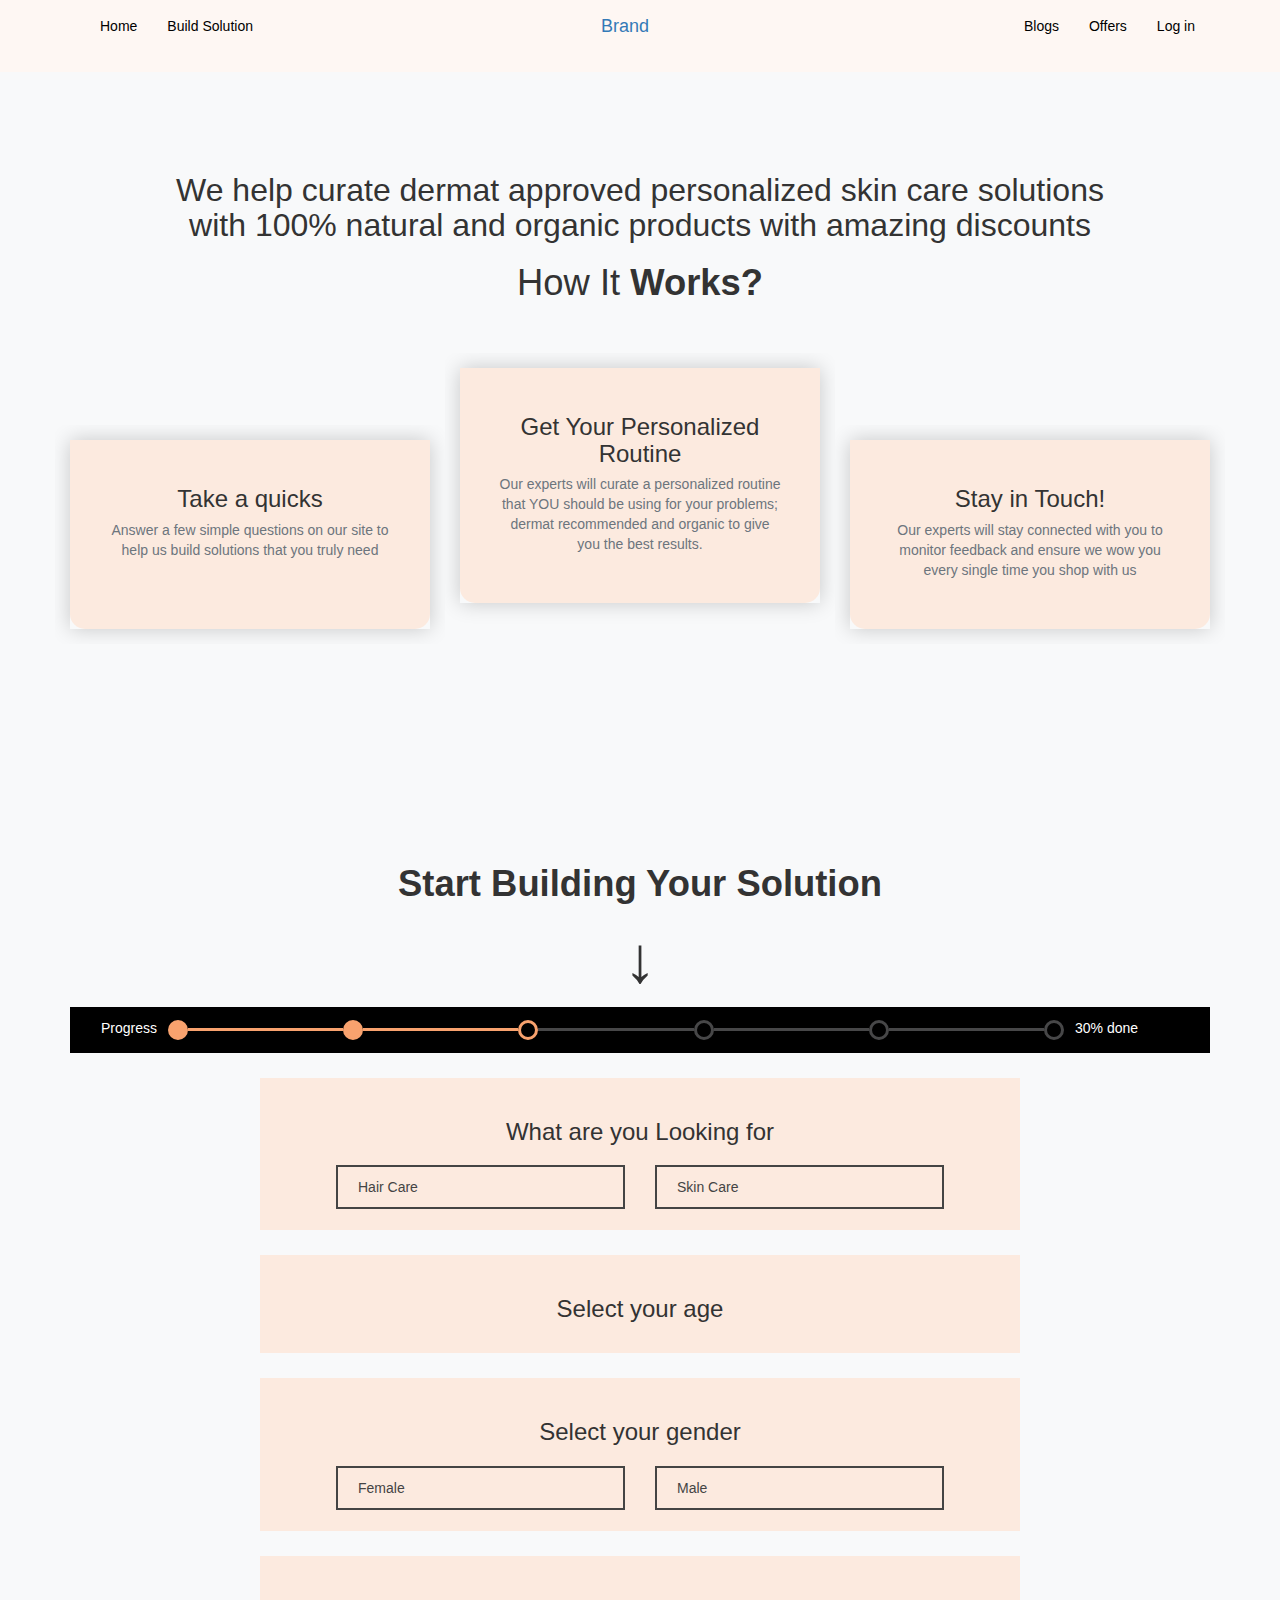
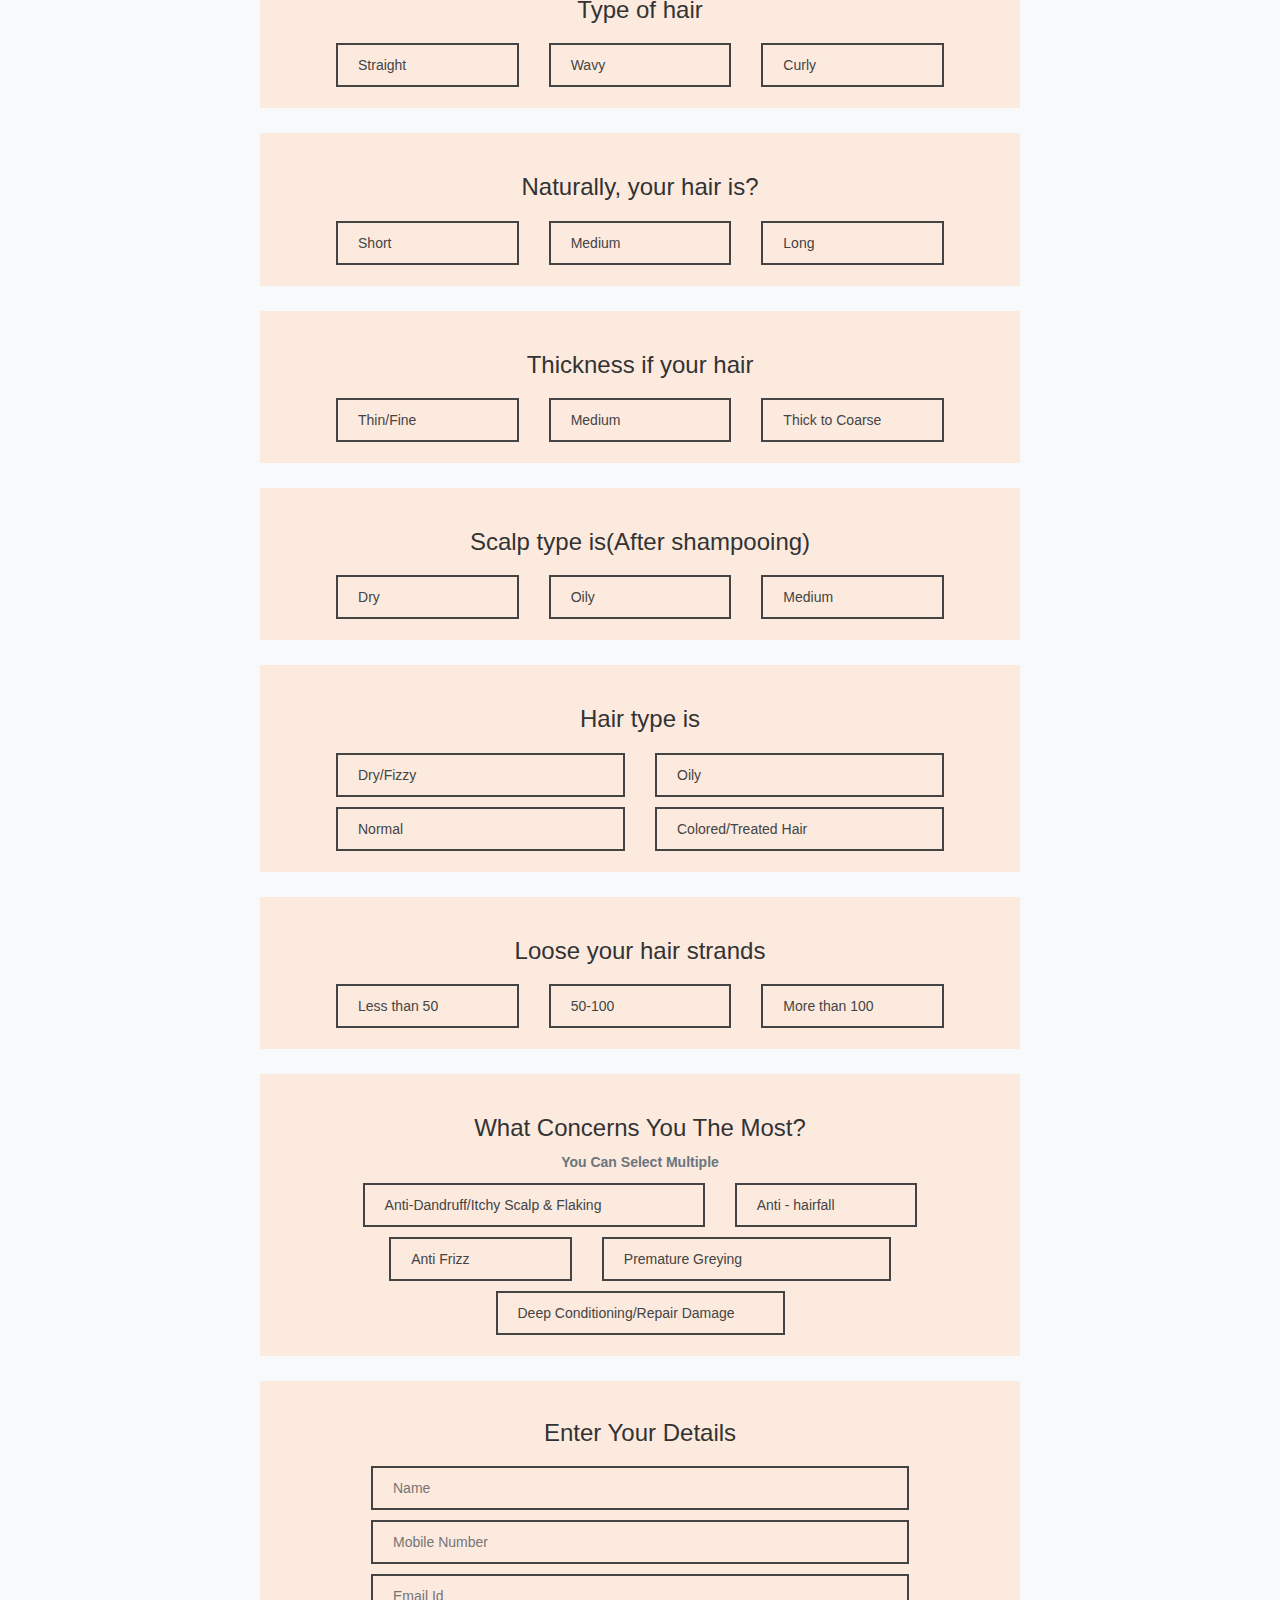
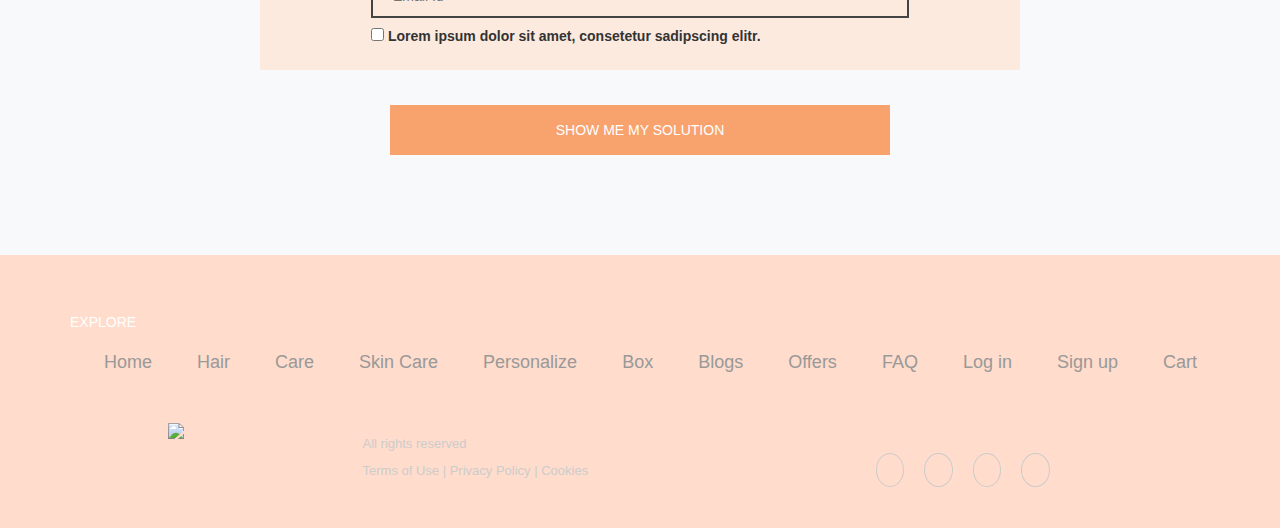
==== buildsolution.html @ f2e6d3e6 "buildsolution" ====
<!DOCTYPE html>
<html>
<head>
	<title>Organicks</title>

	<link rel="stylesheet" type="text/css" href="https://maxcdn.bootstrapcdn.com/bootstrap/3.3.5/css/bootstrap.min.css">
	<link rel="stylesheet" type="text/css" href="style.css">
		<link rel="stylesheet" type="text/css" href="https://cdnjs.cloudflare.com/ajax/libs/OwlCarousel2/2.2.1/assets/owl.carousel.min.css">
<!-- Font Awesome Icon Library -->
<link rel="stylesheet" href="https://cdnjs.cloudflare.com/ajax/libs/font-awesome/4.7.0/css/font-awesome.min.css">
<link rel="preconnect" href="https://fonts.gstatic.com">
<link href="https://fonts.googleapis.com/css2?family=Italianno&display=swap" rel="stylesheet">
<link rel="stylesheet" href="https://use.fontawesome.com/releases/v5.2.0/css/all.css" integrity="sha384-hWVjflwFxL6sNzntih27bfxkr27PmbbK/iSvJ+a4+0owXq79v+lsFkW54bOGbiDQ" crossorigin="anonymous">

<style>
.checked {
  color: orange;
}
.card-body{
padding: 39px;
text-align: center;
}
</style>
</head>
<body>
<nav class="navbar" role="navigation">
 <div class="container">
    <!-- Brand and toggle get grouped for better mobile display -->
    <div class="navbar-header">
      <div type="div" class="navbar-toggle" data-toggle="collapse" data-target="#navbar-collapse-1">
        <span class="sr-only">Toggle navigation</span>
        <span class="icon-bar"></span>
        <span class="icon-bar"></span>
        <span class="icon-bar"></span>
      </div>
      
    </div>
    <a class="navbar-brand" href="#">Brand</a>
    <!-- Collect the nav links, forms, and other content for toggling -->
    <div class="collapse navbar-collapse" id="navbar-collapse-1">
     
      <ul class="nav navbar-nav navbar-left">
          <li><a href="index.html">Home</a></li>
        <li><a href="buildsolution.html">Build Solution</a></li>
      </ul>
      <ul class="nav navbar-nav navbar-right">
        <li><a href="#">Blogs</a></li>
        <li><a href="#">Offers</a></li>
        <li><a href="#">Log in</a></li>
       
      </ul>
    </div><!-- /.navbar-collapse -->
</div><!-- /.navbar-container -->
</nav>


    <section class="our-blog">
        <div class="container">
          <h3 class="mb-4 mt-2 display-4 font-weight-bold" style="margin: 1px 74px;font-size: xx-large; text-align: center;">
            We help curate dermat approved personalized skin care solutions
with 100% natural and organic products with amazing discounts</h3>
            <div class="text-center">
                <h2>How It <span>Works?</span></h2>
                
            </div>
            <div class="row mt-5">
                    <div class="col" style="    margin-top: 72px;">
                        <div class="card" style="    height: 100%;">
                           
 <div class="card-body" style="padding: 39px;text-align: center;background-color: #fceadf;">
                                <h5 class="card-title">
                                   Take a quicks
                                </h5>
                               
                                <p class="card-text">
                                    Answer a few simple questions
on our site to help us build
solutions that you truly need
                                </p>
                            </div>
                        </div>
                    </div>

                    <div class="col">
                        <div class="card">
                           
 <div class="card-body" style="padding: 39px;text-align: center;background-color: #fceadf;">
                                <h5 class="card-title">
                                   Get Your
Personalized
Routine
                                </h5>
                               
                                <p class="card-text">
                                   Our experts will curate a
personalized routine that YOU
should be using for your
problems; dermat
recommended and organic to
give you the best results.
                                </p>
                            </div>
                        </div>
                    </div>

                     <div class="col" style="    margin-top: 72px;">
                        <div class="card" style="    height: 100%;">
                           
 <div class="card-body" style="padding: 39px;text-align: center;background-color: #fceadf;">
                                <h5 class="card-title">
Stay in
Touch!
                                </h5>
                               
                                <p class="card-text">
                                  Our experts will stay connected
with you to monitor feedback
and ensure we wow you every
single time you shop with us
                                </p>
                            </div>
                        </div>
                    </div>
                </div>
            </div>
        </section>


 <section class="our-blog">
        <div class="container">
            <div class="text-center">
                <h2><span>Start Building Your Solution</h2>
                  <span style='font-size:65px;'>&#8595;</span>

</div>
<div class="bar">
  <p>Progress</p>
   <ul class="progress-bar">
      <li class="completed">
        <span class="" style="border-color: #f8a26e;background-color:#f8a26e " ></span>
      </li>
      <li class="completed">
        <span class=""style="border-color: #f8a26e;background-color:#f8a26e "></span>
      </li>
      <li>
        <span class="current"style="border-color: #f8a26e;"></span>
      </li>
      <li>
        <span></span>
      </li>
      <li>
        <span></span>
      </li>
      <li>
        <span></span>
      </li>
    </ul>
    <p>30% done</p>
</div>
<div class="filterform">
  <div class="text-center">
   <h3><span>What are you Looking for</h3>
</div>
<div class="row">
<div class="col-md-6">
  <div class="mybutn">Hair Care
</div>
</div>
  <div class="col-md-6">
   <div class="mybutn">Skin Care
</div>
</div>
</div>
</div>
<div class="filterform">
  <div class="text-center">
   <h3><span>Select your age</h3>
</div>
</div>
<div class="filterform">
  <div class="text-center">
   <h3><span>Select your gender</h3>
</div>
<div class="row">
<div class="col-md-6">
  <div class="mybutn">Female</div>
</div>
  <div class="col-md-6">
   <div class="mybutn">Male</div>
</div>
</div>
</div>
<div class="filterform">
  <div class="text-center">
   <h3><span>Type of hair</h3>
</div>
<div class="row">
<div class="col-md-4">
  <div class="mybutn">Straight</div>
</div>
  <div class="col-md-4">
   <div class="mybutn">Wavy</div>
</div>
 <div class="col-md-4">
   <div class="mybutn">Curly</div>
</div>
</div>
</div>
<div class="filterform">
  <div class="text-center">
   <h3><span>Naturally, your hair is?</h3>
</div>
<div class="row">
<div class="col-md-4">
  <div class="mybutn">Short
</div>
</div>
  <div class="col-md-4">
   <div class="mybutn">Medium</div>
</div>
 <div class="col-md-4">
   <div class="mybutn">Long</div>
</div>
</div>
</div>
<div class="filterform">
  <div class="text-center">
   <h3><span>Thickness if your hair</h3>
</div>
<div class="row">
<div class="col-md-4">
  <div class="mybutn">Thin/Fine
</div>
</div>
  <div class="col-md-4">
   <div class="mybutn">Medium</div>
</div>
 <div class="col-md-4">
   <div class="mybutn">Thick to
Coarse</div>
</div>
</div>
</div>
<div class="filterform">
  <div class="text-center">
   <h3><span>Scalp type is(After shampooing)</h3>
</div>
<div class="row">
<div class="col-md-4">
  <div class="mybutn">Dry</div>
</div>
  <div class="col-md-4">
   <div class="mybutn">Oily</div>
</div>
 <div class="col-md-4">
   <div class="mybutn">Medium</div>
</div>

</div>
</div>
<div class="filterform">
  <div class="text-center">
   <h3><span>Hair type is</h3>
</div>
<div class="row">
<div class="col-md-6">
  <div class="mybutn">Dry/Fizzy
</div>
</div>
  <div class="col-md-6">
   <div class="mybutn">Oily</div>
</div>
 <div class="col-md-6">
   <div class="mybutn">Normal</div>
</div>
 <div class="col-md-6">
   <div class="mybutn">Colored/Treated Hair
</div>
</div>
</div>
</div>
<div class="filterform">
  <div class="text-center">
   <h3><span>Loose your hair strands</h3>
</div>
<div class="row">
<div class="col-md-4">
  <div class="mybutn">Less than 50
</div>
</div>
  <div class="col-md-4">
   <div class="mybutn">50-100
</div>
</div>
 <div class="col-md-4">
   <div class="mybutn">More than 100
</div>
</div>
</div>
</div>
<div class="filterform">
  <div class="text-center">
   <h3><span>What Concerns You The Most?</span></h3>
   <p>You Can Select Multiple</p>
</div>
<div class="row">
<div class="col-md-7">
  <div class="mybutn">Anti-Dandruff/Itchy Scalp & Flaking
</div>
</div>
  <div class="col-md-4">
   <div class="mybutn">Anti - hairfall
</div>
</div>
 <div class="col-md-4">
   <div class="mybutn">Anti Frizz
</div>
</div>
 <div class="col-md-6">
   <div class="mybutn">Premature Greying
</div>
</div>
 <div class="col-md-6">
   <div class="mybutn">Deep Conditioning/Repair Damage

</div>
</div>
</div>
</div>
<div class="filterform" style="padding: 19px 111px;">
  <div class="text-center">
   <h3><span>Enter Your Details</h3>
</div>
<form class="filter-form">
  <input type="text" name="name" placeholder="Name">
  <input type="text" name="phone" placeholder="Mobile Number">
  <input type="email" name="email" placeholder="Email Id">
  <input type="checkbox" name="sub" style="width: auto;">
 <label>Lorem ipsum dolor sit amet, consetetur sadipscing elitr.</label> 
</form>
</div>
 <div class="text-center">
<button class="mybtn">SHOW ME MY SOLUTION</button>
</div>
</div>
</section>














<footer class="footer">

<div class="container">
  <h5 class="headin5_amrc col_white_amrc pt2">EXPLORE</h5>
<ul class="foote_bottom_ul_amrc">      
<li><a href="">Home</a></li>
<li><a href="">Hair</a></li>
<li><a href="">Care</a></li>
<li><a href="">Skin Care</a></li>
<li><a href="">Personalize</a></li>
<li><a href="">Box</a></li>
<li><a href="">Blogs</a></li>
<li><a href="">Offers</a></li>
<li><a href="">FAQ</a></li>
<li><a href="">Log in</a></li>
<li><a href="">Sign up</a></li>
<li><a href="">Cart</a></li>
</ul>
</div>


<div class="container" style="margin-top: 34px;">
  <div class="row">
    <div class="col-md-2">
    <img src="http://placehold.it/350x150/feb371/" style="width: 100%;">
    </div>
    <div class="col">
     <p>All rights reserved</p>
     <p><span>Terms of Use | Privacy Policy | Cookies</span></p>
    </div>
    <div class="col col-lg-2">
     <ul class="social_footer_ul">
<li><a href="http://webenlance.com"><i class="fab fa-facebook-f"></i></a></li>
<li><a href="http://webenlance.com"><i class="fab fa-twitter"></i></a></li>
<li><a href="http://webenlance.com"><i class="fab fa-linkedin"></i></a></li>
<li><a href="http://webenlance.com"><i class="fab fa-instagram"></i></a></li>
</ul>
    </div>
  </div>
</div>
</footer>
<script type="text/javascript" src="https://cdnjs.cloudflare.com/ajax/libs/jquery/3.2.1/jquery.min.js"></script>

<script type="text/javascript" src="https://cdnjs.cloudflare.com/ajax/libs/OwlCarousel2/2.2.1/owl.carousel.min.js"></script>
<script type="text/javascript" src="script.js"></script>
</body>
</html>
---- style.css ----
.navbar-brand
{
    position: absolute;
    width: 100%;
    left: 0;
    top: 0;
    text-align: center;
    margin: auto;
}
body{
	background-color: #fef7f3;
}
.navbar-nav>li>a {
  
	color: black;
	font-family: unset;
}
.jumbotron {
	background-color: #fef7f3;

}
.head img{
	border-radius: 50%;
	    width: 80px;
    height: 80px;
    margin-left: 88px;
}
/* Value Slider */
.values-slider .value{
	box-sizing: border-box;
	/*background: #fff;*/
	background-size: 100%;
	text-align: center;
	margin: 0 auto;
	padding: 45px;
	color: #666;
	max-width: 350px;
	min-height: 230px;
}

.values-slider .value .head {}

.values-slider .value .head h3{
	display: inline-block;
	font: bold 24px 'open sans';
	position: relative;
	top: -20px;
}

.values-slider .value .head .line{
	display: inline-block;
	width: 40px;
	height: 1px;
	background: #eacfb1;
	margin: 0 15px;
	position: relative;
	top: -25px;
}

.values-slider .value .head .value-icon{
	display: inline-block;
	width: 55px;
	height: auto;
}

.values-slider .value .head .value-icon svg{
	width: 100%;
	height: auto;
}

.values-slider .value .value-text{
	font: 12px quicksand;
	line-height: 20px;
	margin-top: 10px;
}

.values-slider .owl-item .item {
	filter: blur(3px);
	transform: scale(.75);
	transition: all .5s;
}

.values-slider .owl-item.active.center .item{
	 background-image: url('circle.png');
	     background-position: center;
    background-size: cover;
	filter: blur(0);
	transform: scale(1);
	transition: all .5s;
}

.values-slider .owl-nav {
	position: absolute;
	top: 35%;
	width: 100%;
}


.values-slider .owl-nav .owl-prev {
	float: left;
}

.values-slider .owl-nav .owl-prev span, .values-slider .owl-nav .owl-next span{
	color: #666;
	font-size: 48px;
	border-radius: 100%;
	width: 65px;
	height: 65px;
	line-height: 65px;
	text-align: center;
}

.values-slider .owl-nav .owl-next {
	float: right;
}
.mt-5{
    margin-top: 5rem;
}

.our-blog{
    background-color: #f8f9fa;
    padding: 100px 0;
}

.container{
 /*  max-width: 960px;*/
    margin: 0 auto;
}
.fonting{
	font-family: 'Italianno', cursive;
	font-size: 50px;
	color: #3fd83f;
}
.row{
    display: flex;
    justify-content: center;
    flex-wrap: wrap;
}

.text-center{
    text-align: center;

    /*font-size: 28px;*/
}

.text-center h2{
    font-weight: 500;
    font-size: 2.6em;
}

.text-center h2 span{
    font-weight: 800;
}

.text-center p{
    max-width: 500px;
    margin: 0 auto;
    color: #6c757d;
    line-height: 1.5;
    font-size: 1em;
        font-weight: bold;
}

.col{
    width: 33.3333333%;
    overflow: hidden;
    padding: 15px;
}
.card-deck .card{
	    border: 2px solid;
    border-color: #f9ba94;
        height: fit-content;
}
.mt-1{
	margin-top: 40px;
}
.col .card{
	   
    width: 100%;
    height: 90%;
    box-shadow: 0px 0px 20px rgba(0,0,0,0.2);
    transition: transform 0.3s ease;
}

.col img{
    width: 100%;
    height: auto;
    border: 0;
}

.col .card-body{
    height: 100%;

    padding: 0 15px 15px 15px;
    background-color: #fff;
    border-bottom-left-radius: 15px;
    border-bottom-right-radius: 15px;
}

.card-body h5{
    font-size: 24px;
    margin: 7px 0;
    background-image: #fceadf;
}

.card:hover{
    transform: translateY(-10px);
    transition: transform 0.3s ease;
}

.card p{
    color: #6c757d;
}

.card-body .date-author span{
    color: #e74c3c;
}

.card-body h5 a{
    color: #222;
}

@media(min-width: 577px) and (max-width: 768px){
    .col{
        width: 50%;
    }
}

@media(max-width: 576px){
    .col{
        width: 100%;
    }
}
.card-deck {
  margin: 0 -15px;
  justify-content: space-between;
}

.card-deck .card {
  margin: 0 0 1rem;
}

@media (min-width: 576px) and (max-width: 767.98px) {
  .card-deck .card {
    -ms-flex: 0 0 48.7%;
    flex: 0 0 48.7%;
  }
}

@media (min-width: 768px) and (max-width: 991.98px) {
  .card-deck .card {
    -ms-flex: 0 0 32%;
    flex: 0 0 32%;
  }
}

@media (min-width: 992px)
{
  .card-deck .card {
    -ms-flex: 0 0 24%;
    flex: 0 0 24%;
  }
}

.flexbox-imgs {
  display: -webkit-box;  /* iOS 6-, Safari 3.1-6, BB7 */
  display: -ms-flexbox;  /* IE 10 */
  display: -webkit-flex; /* Safari 6.1+. iOS 7.1+, BB10 */
  display: flex;         /*Firefox, Chrome, Opera */
  
    flex-wrap: wrap;
    justify-content: center;
    align-items: center;
    flex-direction: row;
}
.flexbox-imgs img {
      justify-content: center;
       max-height: 200px;
    max-width: 205px;
    margin: 5px 12px;
    -webkit-filter: grayscale(100%);
    filter: grayscale(100%);
    opacity: .65;
    transition: all .3s;
 
}
.flexbox-imgs img:hover {
	opacity: 1;
    -webkit-filter: grayscale(0%);
    filter: grayscale(0%);
}

@media screen and (max-width: 800px) {
    .flexbox-imgs img {
      max-width: 125px;
      max-height: 88px;
      margin: 5px 8px;
  }
}

@media screen and (max-width: 560px) {
  .flexbox-imgs img {
      max-width: 85px;
      max-height: 60px;
      margin: 3px 5px;
  }
}
button {
  background: #fff;
  color: #444;
  border: 0;
  padding: 1rem 2rem;
  display: inline-block;
  margin-top: 1rem;
}

@media (min-width: 700px) {
  .hero-button {
    margin-top: 2rem;
  }
}

.hero-image {
  order: -1;
  justify-items: center;
}

@media (min-width: 800px) {
  .hero-image {
    order: initial;
  }
}

.hero-image img {
  width: 100%;
}

.hero-form {
  margin-top: 1rem;
}

@media (min-width: 700px) {
  .hero-form {
    margin-top: 2rem;
  }
}

.hero-form-input {
  display: grid;
  grid-template-columns: 1fr;
}

@media (min-width: 400px) {
  .hero-form-input {
    display: grid;
    grid-template-columns: 1fr auto;
  }
}

.hero-email-input {
  padding: 1rem;
  box-sizing: border-box;
}

.hero-form-submit {
  background-color: #f50057;
  color: #fff;
  border: none;
  padding: 1rem 2rem;
  margin-top: 0.5rem;
}

@media (min-width: 400px) {
  .hero-form-submit {
    margin-top: 0;
  }
}
.col_white_amrc { color:#FFF;}
footer { width:100%; background-color:#ffdccb; min-height:250px; padding:10px 0px 25px 0px ;}
.pt2 { padding-top:40px ; margin-bottom:20px ;}
footer p { font-size:13px; color:#CCC; padding-bottom:0px; margin-bottom:8px;}
.mb10 { padding-bottom:15px ;}
.footer_ul_amrc { margin:0px ; list-style-type:none ; font-size:14px; padding:0px 0px 10px 0px ; }
.footer_ul_amrc li {padding:0px 0px 5px 0px;}
.footer_ul_amrc li a{ color:#CCC;}
.footer_ul_amrc li a:hover{ color:#fff; text-decoration:none;}
.fleft { float:left;}
.padding-right { padding-right:10px; }

.footer_ul2_amrc {margin:0px; list-style-type:none; padding:0px;}
.footer_ul2_amrc li p { display:table; }
.footer_ul2_amrc li a:hover { text-decoration:none;}
.footer_ul2_amrc li i { margin-top:5px;}

.bottom_border { border-bottom:1px solid #323f45; padding-bottom:20px;}
.foote_bottom_ul_amrc {
	list-style-type:none;
	padding:0px;
	display:table;
	margin-top: 10px;
	margin-right: auto;
	margin-bottom: 10px;
	margin-left: auto;
}
.foote_bottom_ul_amrc li { display:inline;}
.foote_bottom_ul_amrc li a { color:#999; margin:0 12px;}

.social_footer_ul { display:table; margin:15px auto 0 auto; list-style-type:none;  }
.social_footer_ul li { padding-left:20px; padding-top:10px; float:left; }
.social_footer_ul li a { color:#CCC; border:1px solid #CCC; padding:8px;border-radius:50%;}
.social_footer_ul li i {  width:20px; height:20px; text-align:center;}

.foote_bottom_ul_amrc li{
	    padding-left: 21px;
    font-size: 18px;
}


.progress-bar {
  width: 80%;
}
.bar ul {
  /* remove default ul styling */
  margin: 0;
  padding: 0;
  list-style-type: none;
  display: flex;
  align-items: center;
}
.bar li {
  display: flex;
  width: 100%;
  align-items: center;
}
.bar li span {
  display: flex;
  justify-content: center;
  align-items: center;
  height: 20px;
  width: 20px;
  border-radius: 50%;
  /* Every span needs a border so things align */
  border: 3px solid #474748;
  /*background-color: #474748;*/
  color: white;
}
.bar li:after {
  background-color: #474748;
  content: '';
  height: 3px;
  flex-grow: 1;
}
.bar li:last-child {
  /*  This prevents the last li from adding space to the right of the span  */
  width: auto;
}
.bar li:last-child:after {
  display: none;
}
.bar li.completed:after {
  background-color: #f8a26e;
}
.completed span{
  border-color: #f8a26e;
  /* background-color: #fff;
  background-color: #f8a26e;*/
}
.current {
  border-color: #f8a26e;
 /* background-color: #fff;*/
  color: #f8a26e;
}

.bar{
  background-color: black;
      height: 46px;
      display: flex;
      color: white;
          font-family: unset;
          padding-left: 20px;

}
.bar p{
     padding: 11px;
}
.progress-bar {
background-color: transparent;
}

.filterform{
    background-color: #fceadf;
    margin: 25px 190px;
    /* height: 140px; */
    padding: 21px 76px;

}

.mybutn{
  background: transparent;
    color: #444;
    border: 2px solid;
    padding: 1rem 2rem;
    display: inline-block;
    margin-top: 1rem;
    width: 100%;
}    

.filter-form input{
     background: transparent;
    color: #444;
    border: 2px solid;
    padding: 1rem 2rem;
    display: inline-block;
    margin-top: 1rem;
    width: 100%;
}
.filter-form input['checkbox']{
}
.mybtn{
  background-color: #f8a26e;
  color: white;
      width: 500px;
    height: 50px;
}
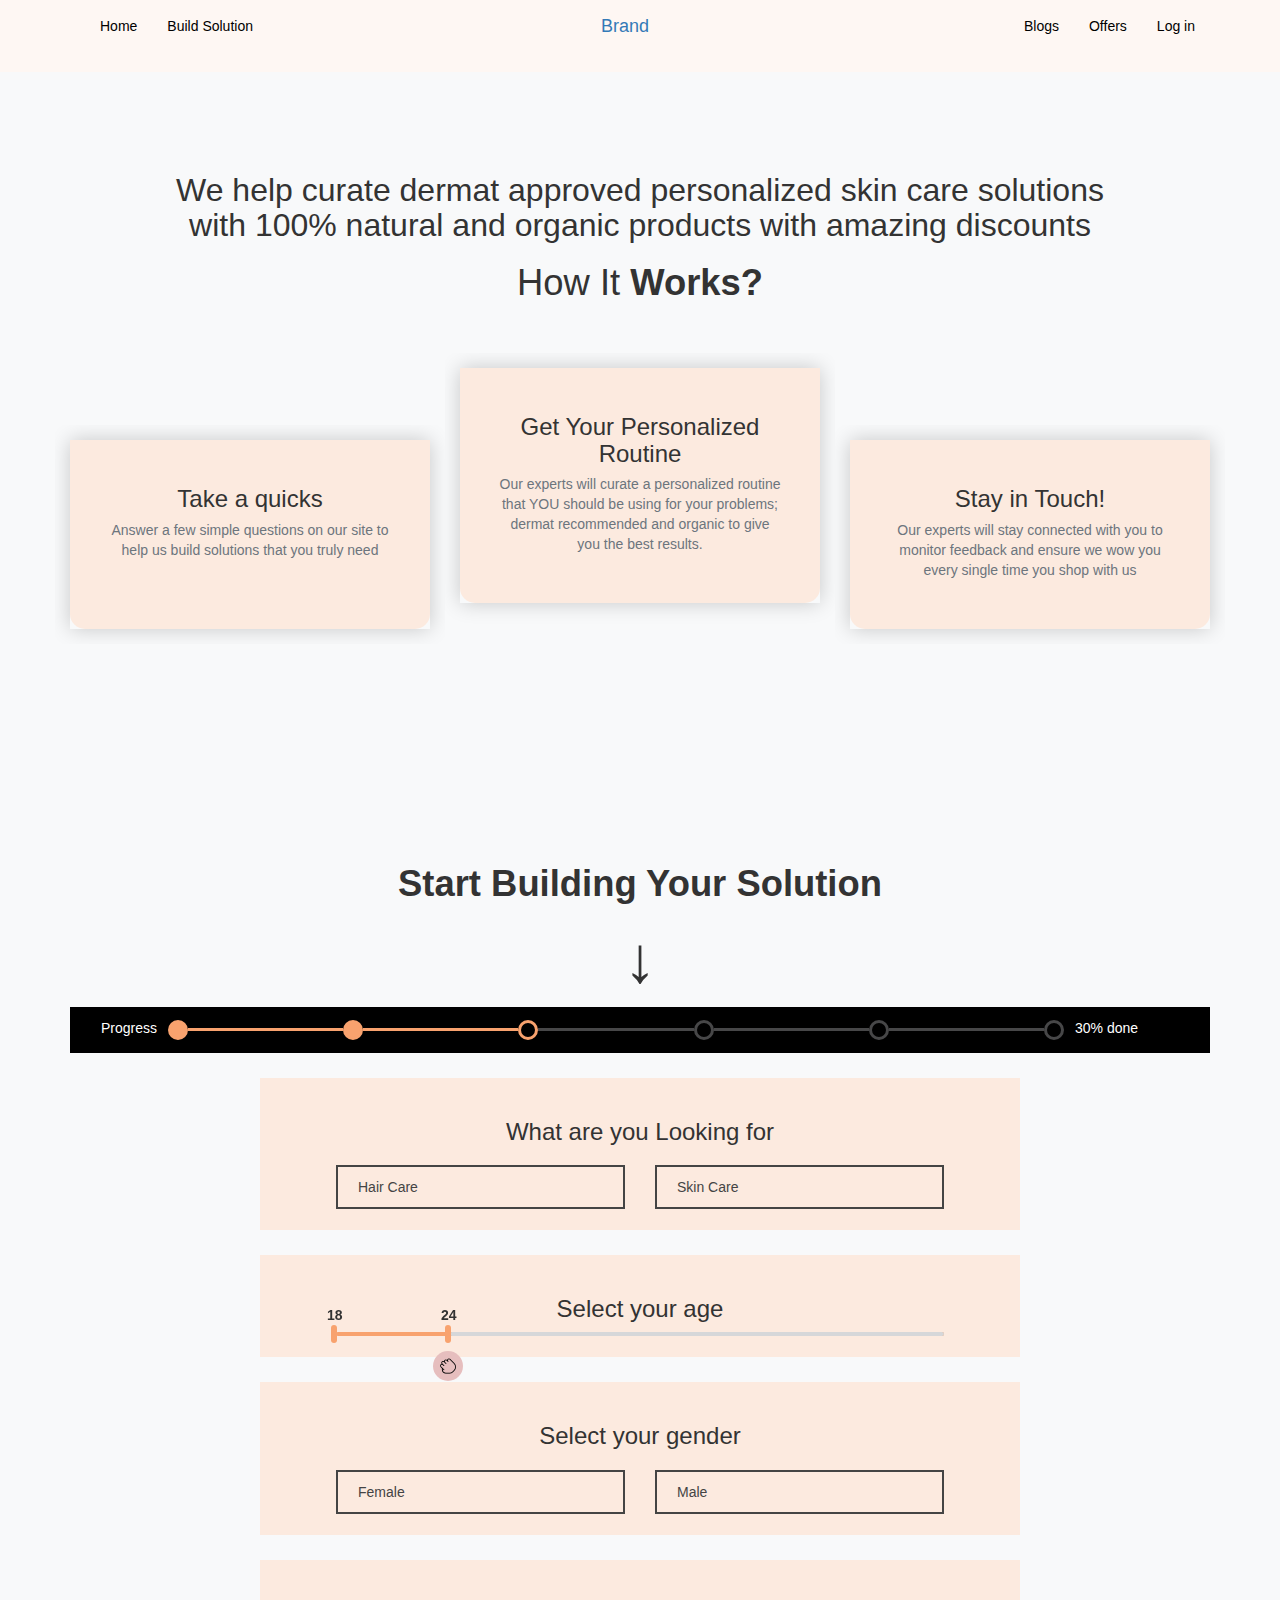
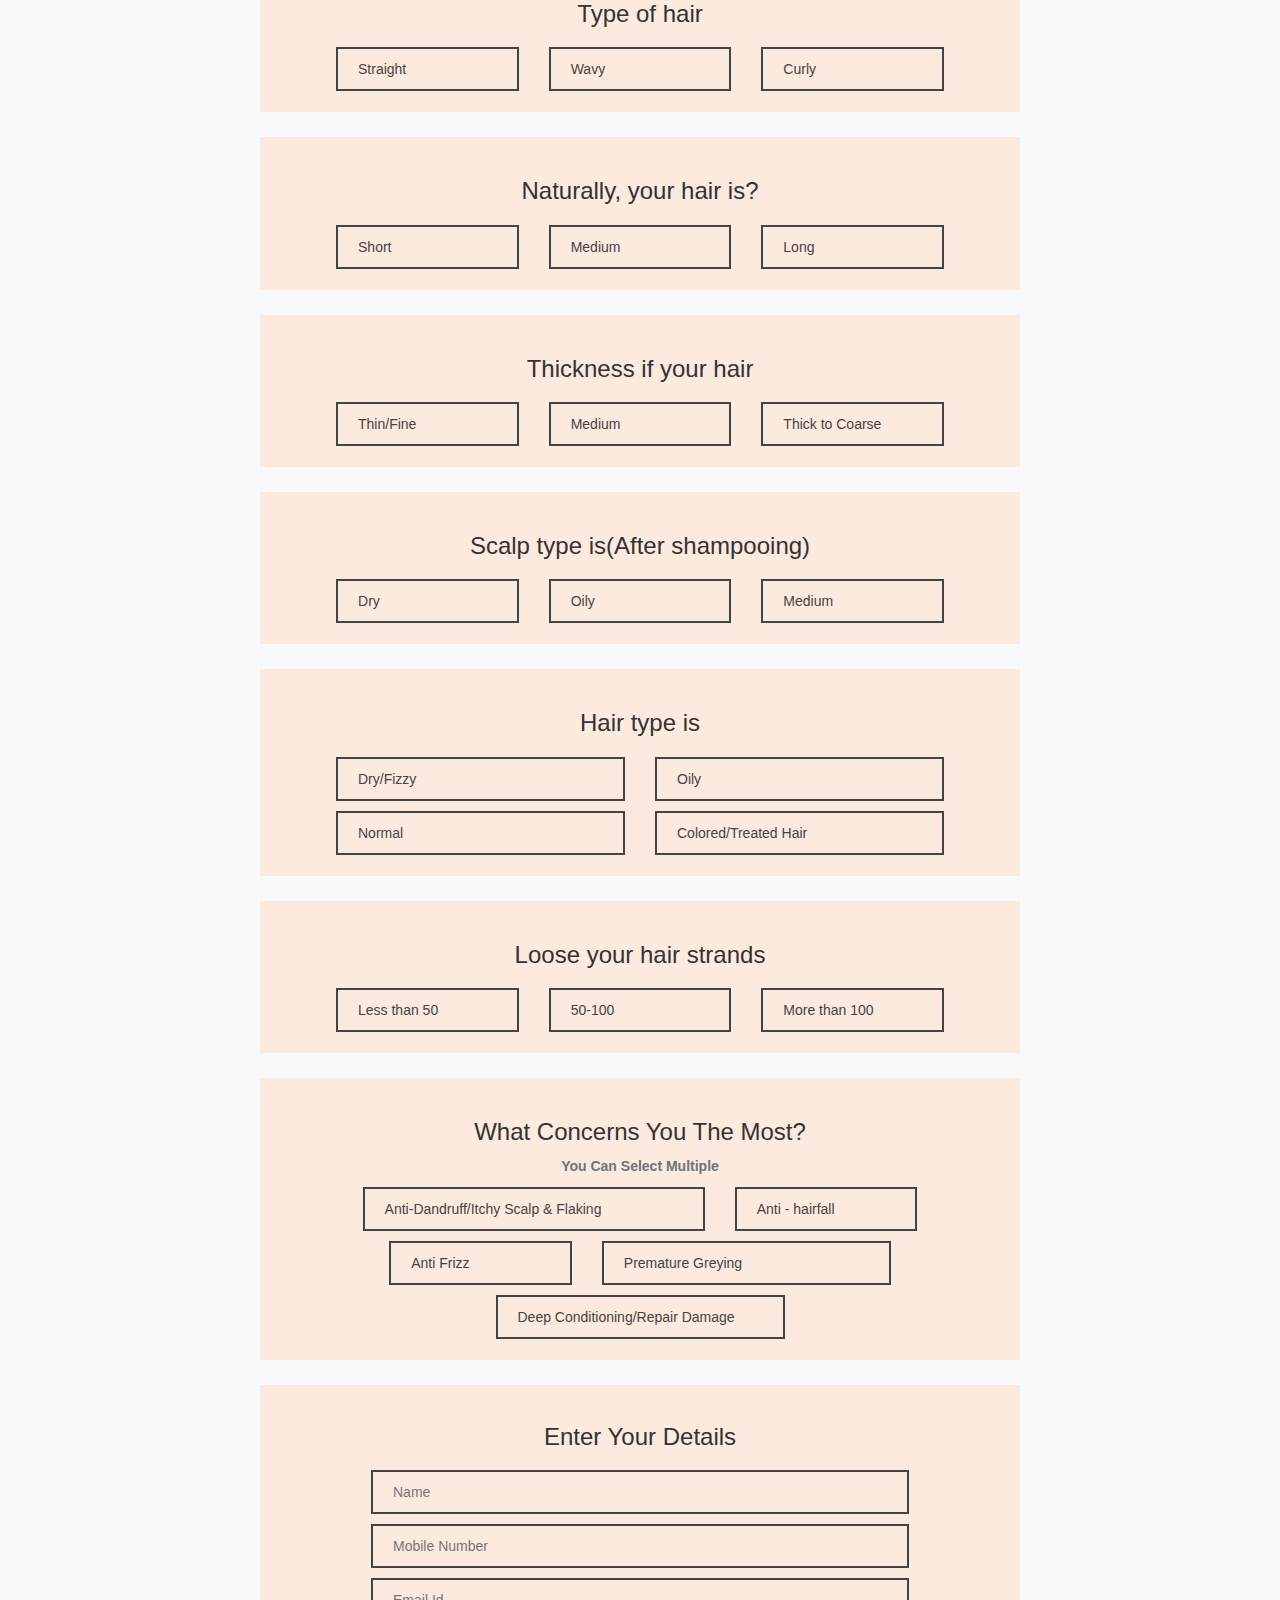
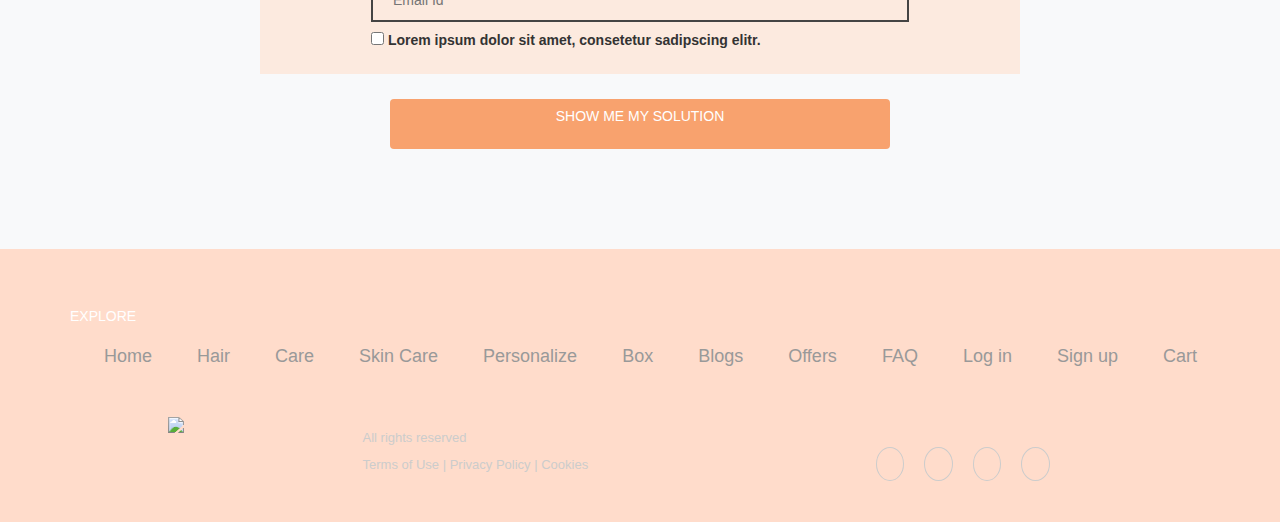
==== commit 987d355c: "Products" ====
--- a/buildsolution.html
+++ b/buildsolution.html
@@ -2,7 +2,6 @@
 <html>
 <head>
 	<title>Organicks</title>
-
 	<link rel="stylesheet" type="text/css" href="https://maxcdn.bootstrapcdn.com/bootstrap/3.3.5/css/bootstrap.min.css">
 	<link rel="stylesheet" type="text/css" href="style.css">
 		<link rel="stylesheet" type="text/css" href="https://cdnjs.cloudflare.com/ajax/libs/OwlCarousel2/2.2.1/assets/owl.carousel.min.css">
@@ -11,7 +10,7 @@
 <link rel="preconnect" href="https://fonts.gstatic.com">
 <link href="https://fonts.googleapis.com/css2?family=Italianno&display=swap" rel="stylesheet">
 <link rel="stylesheet" href="https://use.fontawesome.com/releases/v5.2.0/css/all.css" integrity="sha384-hWVjflwFxL6sNzntih27bfxkr27PmbbK/iSvJ+a4+0owXq79v+lsFkW54bOGbiDQ" crossorigin="anonymous">
-
+<link rel="stylesheet" href="slider.css">
 <style>
 .checked {
   color: orange;
@@ -175,7 +174,12 @@
 <div class="filterform">
   <div class="text-center">
    <h3><span>Select your age</h3>
-</div>
+    
+</div> 
+<strong> <span id="slider-range-value1"></span></strong>
+<div id="slider-range"></div>
+<strong><span id="slider-range-value2"></span></strong>
+
 </div>
 <div class="filterform">
   <div class="text-center">
@@ -340,11 +344,12 @@
 </form>
 </div>
  <div class="text-center">
-<button class="mybtn">SHOW ME MY SOLUTION</button>
+<!-- <button class="mybtn">SHOW ME MY SOLUTION</button> -->
+<a class="btn mybtn" href="check.html">SHOW ME MY SOLUTION</a>
+
 </div>
 </div>
 </section>
-
 
 
 
--- a/style.css
+++ b/style.css
@@ -522,3 +522,299 @@
       width: 500px;
     height: 50px;
 }
+.probutn{
+   background-color: #f8a26e;
+  color: white;
+    
+}
+.checked {
+  color: orange;
+}
+.card-body{
+padding: 39px;
+text-align: center;
+}
+.person {
+  text-align: center;
+/*  background: #fff;
+  box-shadow: 0 0 9px 0 #0000001a;*/
+}
+.person:hover .personimg:before {
+  opacity: 0;
+  transition: all 0.4s linear;
+}
+.person p {
+  margin: 0;
+}
+.personimg {
+  position: relative;
+  width: 100%;
+}
+.personimg img {
+  width: 100%;
+}
+.personimg:before {
+  opacity: 1;
+  content: "";
+  position: absolute;
+  width: 100%;
+  height: 100%;
+  background: linear-gradient(to top, #005e9694, rgb(181 181 181 / 0%));
+}
+
+.persondetail {
+  position: relative;
+  margin-top: 10px;
+}
+/*.persondetail:before {
+  content: "";
+  position: absolute;
+  width: 100%;
+  height: 24px;
+  top: -24px;
+  left: 0;
+  right: 0;
+  background-color: #fff;
+  z-index: 5;
+  transform: skewY(-3deg);
+}*/
+.persondetail p.personunvan {
+  font-weight: 600;
+  font-size: 15px;
+  color: #000;
+}
+.persondetail p.persontitle {
+  font-size: 13px;
+  color: #666;
+  margin: 5px 0;
+}
+.personcontact {
+ 
+  padding-top: 7px;
+  color: #676767;
+  font-size: 13px;
+}
+.personcontact p.personemail {
+}
+.personcontact p.persontelefon {
+  padding-top: 7px;
+}
+.personcontact p.personCV {
+  margin-top: 10px;
+}
+.personcontact p.personCV a {
+  width: 100%;
+  background: #f0f0f0;
+  border-radius: 0;
+  border-top: 2px solid #eaeaea;
+  font-size: 13px;
+  font-weight: 600;
+  color: #989898;
+}
+.person:hover .personCV a {
+  background: #be3f48;
+  color: #fff;
+  border-top: 2px solid #902e35;
+  transition: all 0.4s;
+}
+
+@media screen and (max-width: 991.98px) {
+  .mobilmt {
+    margin-top: 50px;
+  }
+  .persondetail:before {
+    height: 34px;
+    top: -30px;
+  }
+}
+.product-section{
+  padding: 10px 60px;
+}
+.select{
+      font-size: 17px;
+    width: auto;
+    border: 0px;
+    background: transparent;
+    text-decoration: underline;
+}
+hr {
+       margin-top: 10px;
+    margin-bottom: 10px;
+    border: 0px solid;
+    border-top: 2px solid #f5c4ac;
+    width: 100%;
+}
+.shopbtn{
+  display: grid;
+}
+.shopbtn button{
+      background: transparent;
+    color: #f8a26e;
+    padding: 1em 4em;
+    display: inline-block;
+    margin-top: 1rem;
+    border: 2px solid;
+    border-color: #f8a26e;
+}
+.dark{
+    color: #000000;
+  border-color: #000000;
+}
+/* /////////////////////////////////////////////////////////////////////// */
+
+
+.template-btn {
+  color: white;
+  text-transform: uppercase;
+  font-weight: 500;
+  padding: 12px 20px;
+  display: inline-block;
+  background: transparent;
+  cursor: pointer;
+  -webkit-transition: 0.2s;
+  -moz-transition: 0.2s;
+  -o-transition: 0.2s;
+  transition: 0.2s;
+}
+.template-btn:hover {
+  color: white;
+  background: #f28500;
+}
+.portfolio-section {
+  padding-bottom: 30px;
+  transition: 1.3s;
+  box-sizing: border-box;
+  height: auto;
+}
+
+.portfolio-tab ul {
+  text-align: center;
+  margin-top: 50px;
+}
+.portfolio-tab ul li {
+  color: #000;
+  background: transparent;
+  display: inline;
+  font-weight: 900;
+  font-family: math;
+  font-size: 27px;
+  /* text-transform: uppercase; */
+  padding: 12px 16px;
+  /* border: 2px solid #e30b5d; */
+  margin: 0 5px;
+  cursor: pointer;
+  -webkit-transition: 0.2s;
+  -moz-transition: 0.2s;
+  -o-transition: 0.2s;
+  transition: 0.2s;
+  -webkit-tap-highlight-color: transparent;
+}
+@media (max-width: 575.98px) {
+  .portfolio-tab ul li {
+    display: block;
+    margin: 10px auto;
+    max-width: 200px;
+  }
+}
+.portfolio-tab ul li:hover {
+  color: #feb371;
+}
+.portfolio-tab ul .active {
+  color: #feb371;
+}
+.clearfix:after {
+  display: table;
+  content: " ";
+  clear: both;
+}
+.portfolio-grid {
+  margin-top: 50px;
+  display: grid;
+  grid-template-columns: repeat(3, 1fr);
+  grid-auto-rows: 300px;
+}
+@media (max-width: 768px) {
+  .portfolio-grid {
+    grid-template-columns: repeat(1, 1fr);
+  }
+}
+@media only screen and (min-width: 768.1px) and (max-width: 991px) {
+  .portfolio-grid {
+    grid-template-columns: repeat(2, 1fr);
+  }		
+  }
+.portfolio-grid .portfolio {
+	-webkit-box-sizing: border-box;
+	-moz-box-sizing: border-box;
+	-o-box-sizing: border-box;
+	display:none;
+	overflow:hidden;
+}
+.portfolio-wrapper {
+  overflow:hidden;
+  position: relative !important;
+  cursor:pointer;
+}
+.portfolio-bg {
+  width: 100%;
+  height: 300px;
+  background-repeat: no-repeat;
+  background-position: center;
+  background-size: cover;
+  transition: 1s;
+  transform: scale(1)
+}
+.portfolio:hover .portfolio-bg{
+  transform: scale(1.2)
+}
+.first .portfolio-bg{
+  /* background-image: url('https://images.pexels.com/photos/267350/pexels-photo-267350.jpeg?cs=srgb&dl=accounts-applications-apps-267350.jpg&fm=jpg'); */
+  
+}
+.second .portfolio-bg{
+  /* background-image: url('https://images.pexels.com/photos/1053687/pexels-photo-1053687.jpeg?cs=srgb&dl=art-art-materials-artwork-1053687.jpg&fm=jpg'); */
+}
+.third .portfolio-bg{
+  /* background-image: url('https://images.pexels.com/photos/6224/hands-people-woman-working.jpg?cs=srgb&dl=brainstorming-campaign-collaborate-6224.jpg&fm=jpg'); */
+  
+}
+.portfolio .label {
+  position: absolute;
+  width: 100%;
+  height:100%;
+  bottom: 0;
+  transition: 0.5s;
+  opacity: 0;
+  visibility: hidden
+}
+
+.portfolio .label-bg {
+  background: #232323;
+  opacity: 0.7;
+  width: 100%;
+  height:100%;
+  position: absolute;
+  top:0;
+  left:0;
+  transition: 1px;
+}
+.portfolio .label-text {
+  color:#fff;
+  position: relative;
+  z-index:500;
+  padding:50px 20px;
+}
+.portfolio:hover .label {
+  opacity: 1;
+  visibility: visible;
+}
+.portfolio .text-category {
+  display:block;
+}
+.portfolio .template-btn {
+  background: #e30b5d;
+  border: 1px solid #e30b5d;
+  text-decoration: none;
+  margin-top: 20px;
+  font-weight: 500
+}--- a/slider.css
+++ b/slider.css
@@ -0,0 +1,176 @@
+/* This line can be removed it was just for display on CodePen: */
+
+.slider-labels {
+  margin-top: 10px;
+}
+
+/* Functional styling;
+ * These styles are required for noUiSlider to function.
+ * You don't need to change these rules to apply your design.
+ */
+.noUi-target,.noUi-target * {
+  -webkit-touch-callout: none;
+  -webkit-user-select: none;
+  -ms-touch-action: none;
+  touch-action: none;
+  -ms-user-select: none;
+  -moz-user-select: none;
+  user-select: none;
+  -moz-box-sizing: border-box;
+  box-sizing: border-box;
+}
+
+.noUi-target {
+  position: relative;
+  direction: ltr;
+}
+
+.noUi-base {
+  width: 100%;
+  height: 100%;
+  position: relative;
+  z-index: 1;
+/* Fix 401 */
+}
+
+.noUi-origin {
+  position: absolute;
+  right: 0;
+  top: 0;
+  left: 0;
+  bottom: 0;
+}
+
+.noUi-handle {
+  position: relative;
+  z-index: 1;
+}
+
+.noUi-stacking .noUi-handle {
+/* This class is applied to the lower origin when
+   its values is > 50%. */
+  z-index: 10;
+}
+
+.noUi-state-tap .noUi-origin {
+  -webkit-transition: left 0.3s,top .3s;
+  transition: left 0.3s,top .3s;
+}
+
+.noUi-state-drag * {
+  cursor: inherit !important;
+}
+
+/* Painting and performance;
+ * Browsers can paint handles in their own layer.
+ */
+.noUi-base,.noUi-handle {
+  -webkit-transform: translate3d(0,0,0);
+  transform: translate3d(0,0,0);
+}
+
+/* Slider size and handle placement;
+ */
+.noUi-horizontal {
+  height: 4px;
+}
+
+.noUi-horizontal .noUi-handle {
+  width: 6px;
+  height: 18px;
+  border-radius: 25px;
+  left: -5px;
+  top: -7px;
+  background-color: #f8a26e;
+}
+
+/* Styling;
+ */
+.noUi-background {
+  background: #D6D7D9;
+}
+
+.noUi-connect {
+  background: #f8a26e;
+  -webkit-transition: background 450ms;
+  transition: background 450ms;
+}
+
+
+.noUi-origin {
+  border-radius: 2px;
+}
+
+.noUi-target {
+  border-radius: 2px;
+}
+
+.noUi-target.noUi-connect {
+}
+
+/* Handles and cursors;
+ */
+.noUi-draggable {
+  cursor: w-resize;
+}
+
+.noUi-vertical .noUi-draggable {
+  cursor: n-resize;
+}
+
+.noUi-handle {
+  cursor: default;
+  -webkit-box-sizing: content-box !important;
+  -moz-box-sizing: content-box !important;
+  box-sizing: content-box !important;
+}
+
+.noUi-handle:active {
+   border: 8px solid transparent; 
+ border: 8px solid transparent;
+   -webkit-background-clip: padding-box;
+  background-clip: padding-box;
+  left: -14px;
+  top: -14px;
+}
+
+/* Disabled state;
+ */
+[disabled].noUi-connect,[disabled] .noUi-connect {
+  background: #B8B8B8;
+}
+
+[disabled].noUi-origin,[disabled] .noUi-handle {
+  cursor: not-allowed;
+}
+.noUi-handle-lower::before{
+  content: attr(data-before);
+  font-weight: bold;
+  position: absolute;
+  top: -20px;
+  left: -4px;
+}
+#slider-range-value1 ,#slider-range-value2{
+  display: none;
+}
+.noUi-handle-upper::before{
+  content: attr(data-before);
+  font-weight: bold;
+  position: absolute;
+  top: -20px;
+  left: -4px;
+}
+
+.noUi-handle-upper::after{
+  content: url(grab.png);
+  font-weight: bold;
+  position: absolute;
+  top: 26px;
+  left: -12px;
+  width: 30px;
+  height: 30px;
+  background: #e6bebe;
+  border-radius: 50%;
+  padding: 7px;
+
+}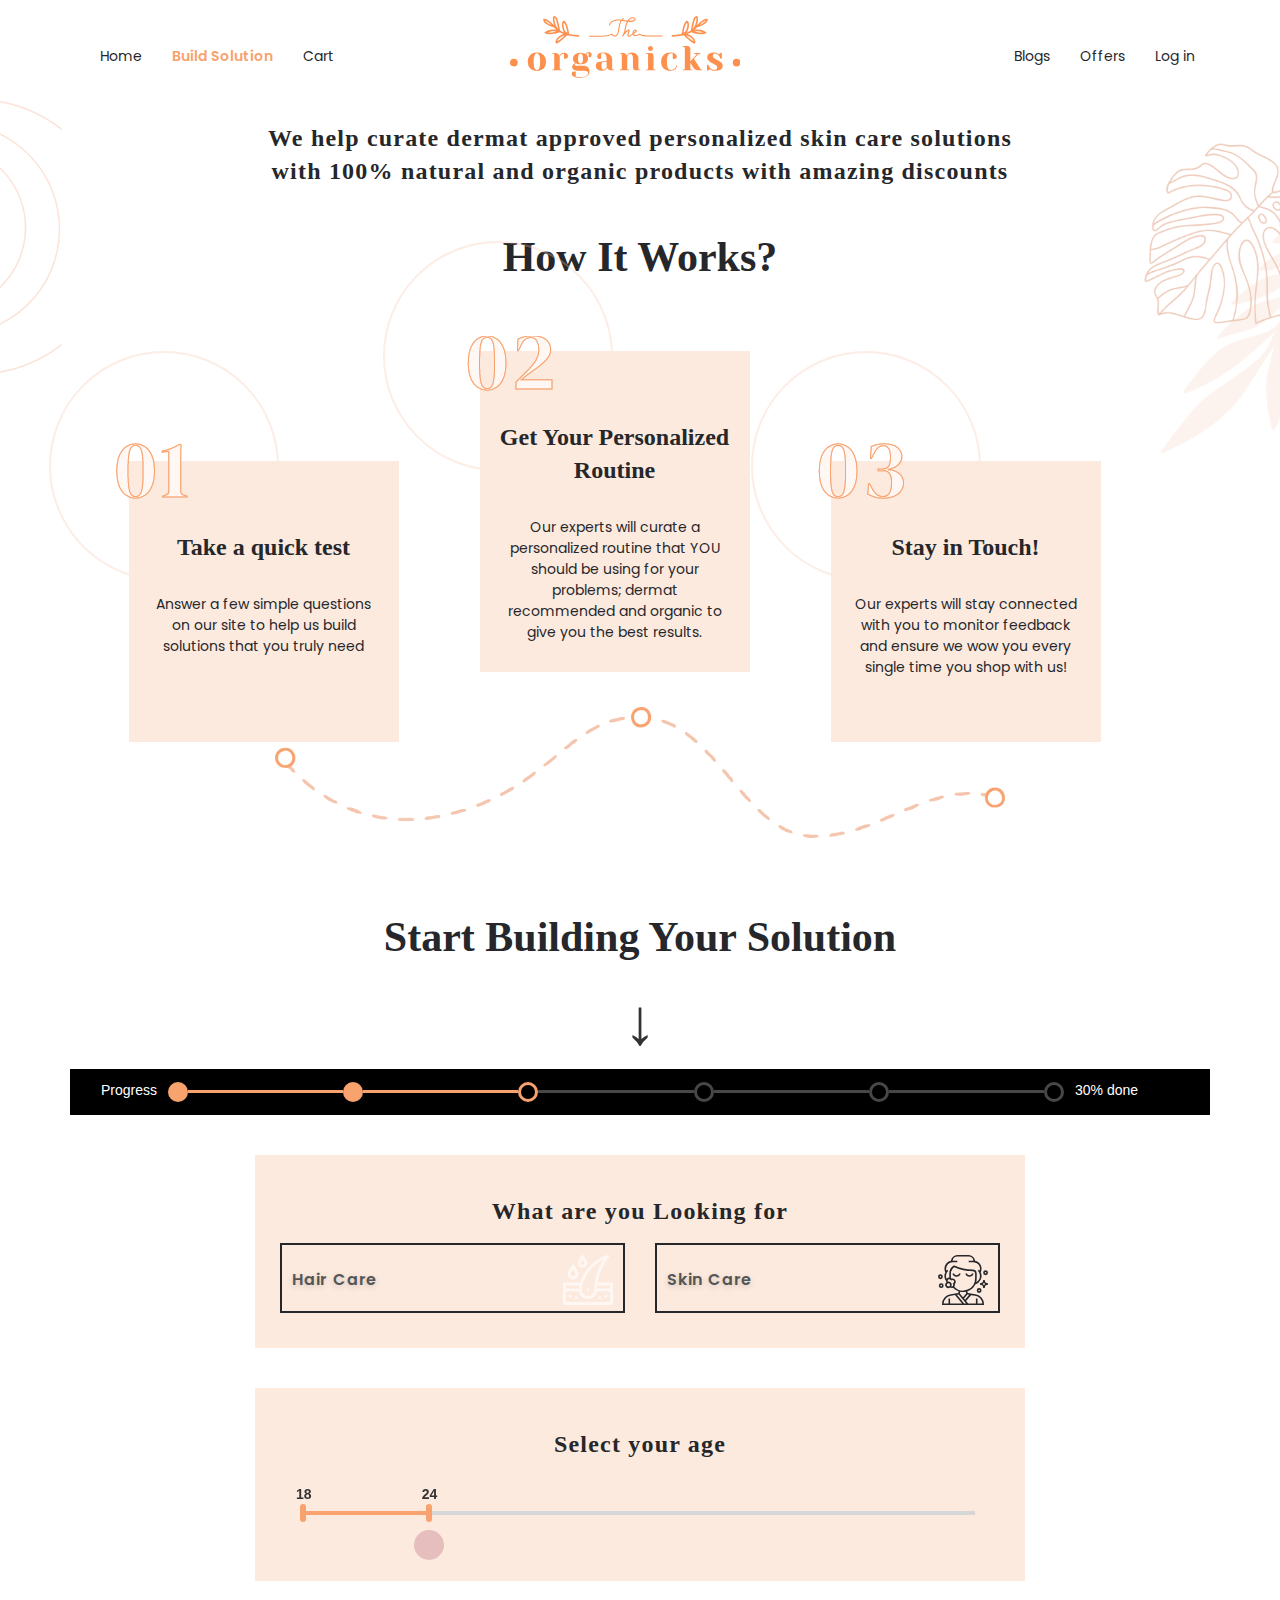
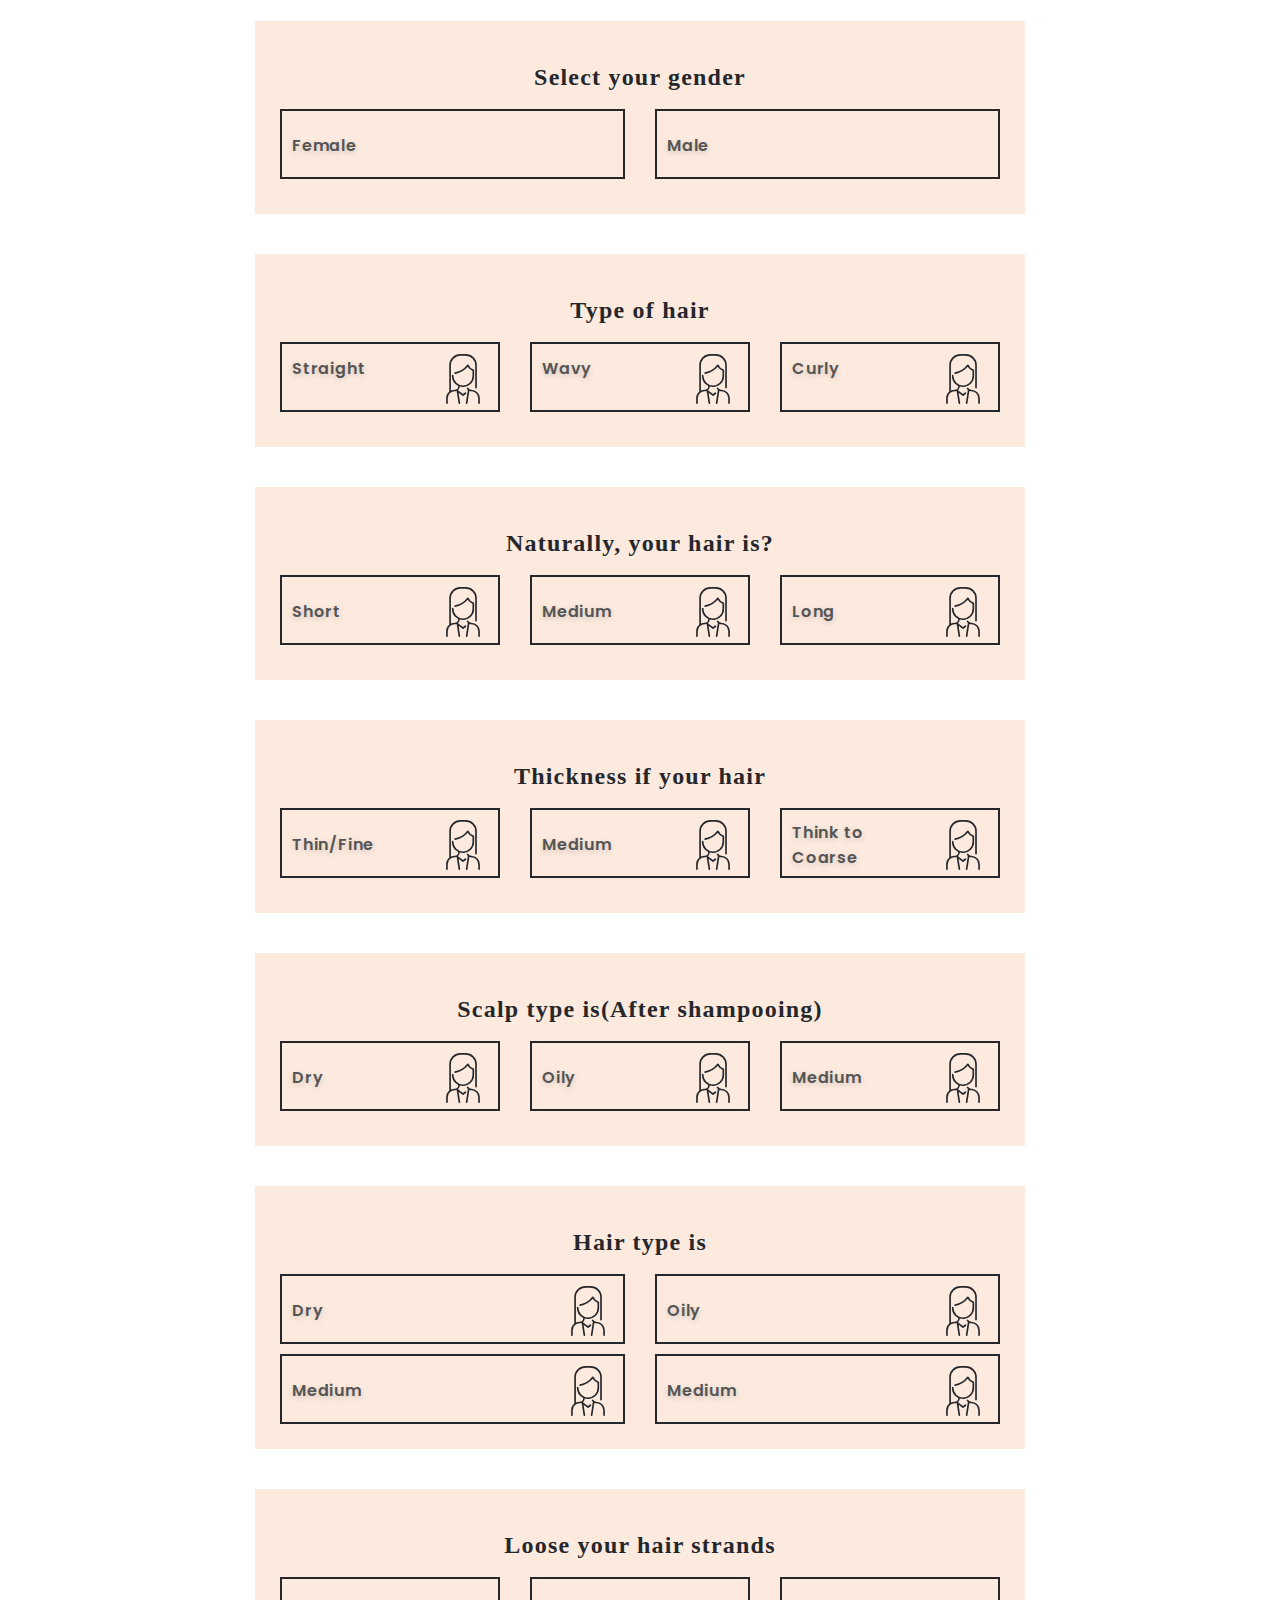
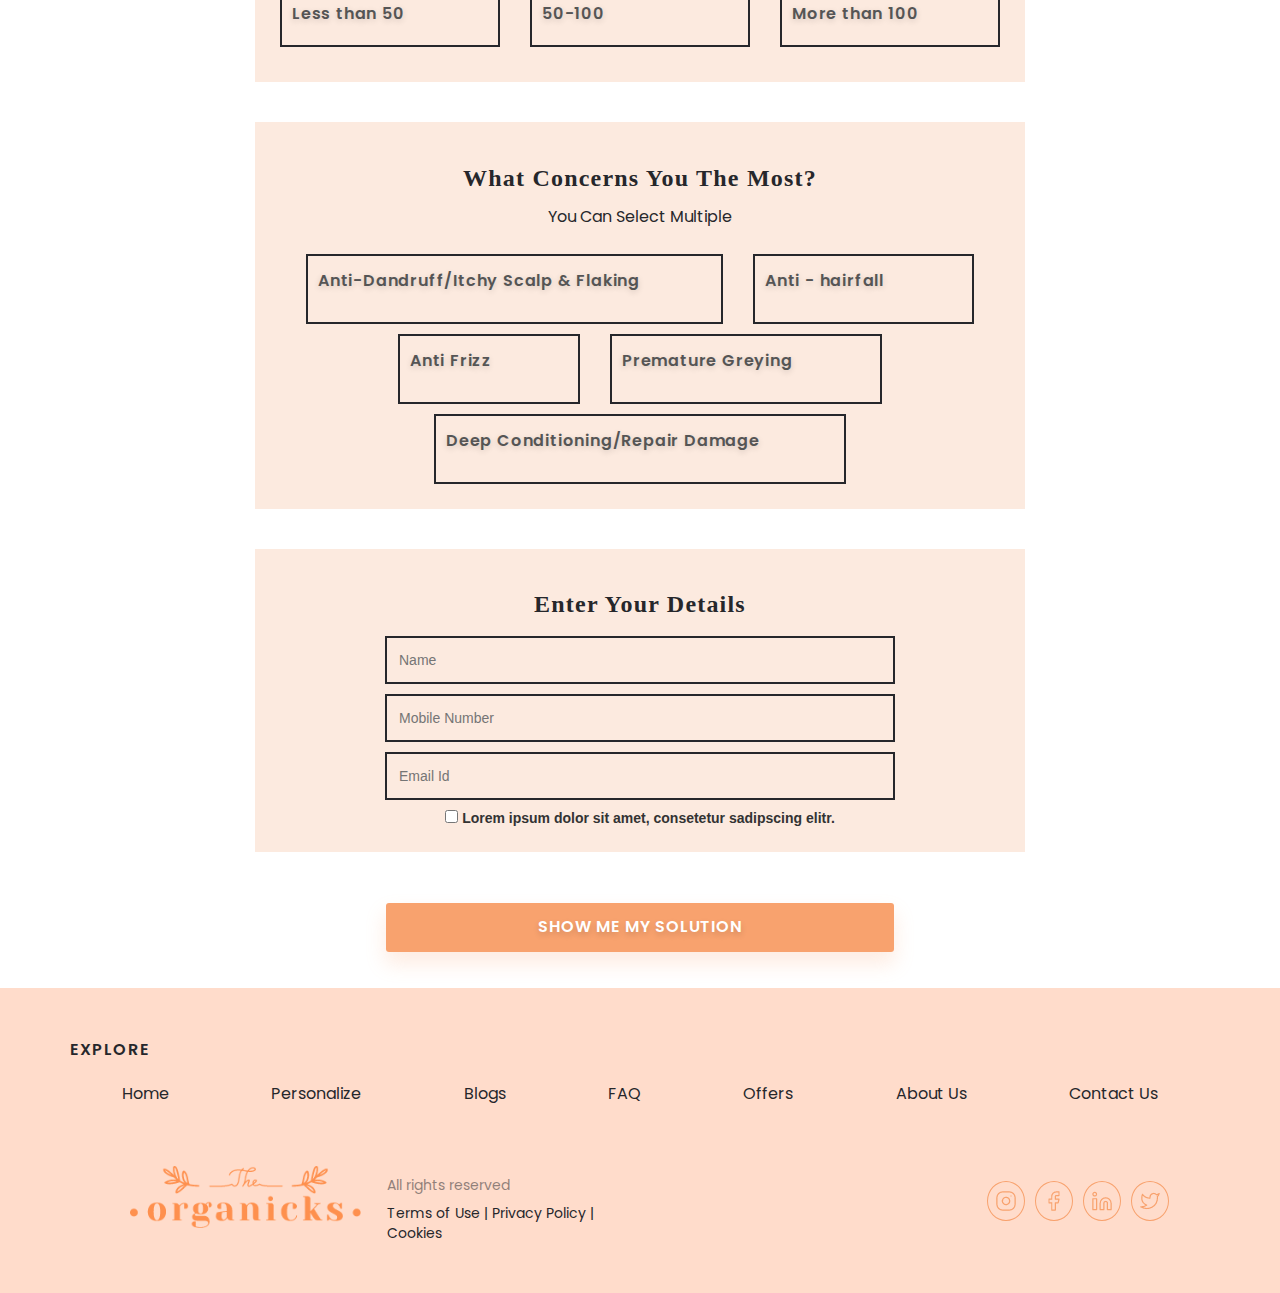
==== commit 81a218df: "3pages" ====
--- a/buildsolution.html
+++ b/buildsolution.html
@@ -2,130 +2,109 @@
 <html>
 <head>
 	<title>Organicks</title>
-	<link rel="stylesheet" type="text/css" href="https://maxcdn.bootstrapcdn.com/bootstrap/3.3.5/css/bootstrap.min.css">
-	<link rel="stylesheet" type="text/css" href="style.css">
-		<link rel="stylesheet" type="text/css" href="https://cdnjs.cloudflare.com/ajax/libs/OwlCarousel2/2.2.1/assets/owl.carousel.min.css">
+
+<link rel="stylesheet" type="text/css" href="https://maxcdn.bootstrapcdn.com/bootstrap/3.3.5/css/bootstrap.min.css">
+<link rel="stylesheet" type="text/css" href="https://cdnjs.cloudflare.com/ajax/libs/OwlCarousel2/2.2.1/assets/owl.carousel.min.css">
 <!-- Font Awesome Icon Library -->
+<!-- <link rel="stylesheet" href="https://cdnjs.cloudflare.com/ajax/libs/font-awesome/4.7.0/css/font-awesome.min.css"> -->
+<link rel="preconnect" href="https://fonts.gstatic.com">
+<link href="https://fonts.googleapis.com/css2?family=Poppins:wght@400;600&display=swap" rel="stylesheet">
 <link rel="stylesheet" href="https://cdnjs.cloudflare.com/ajax/libs/font-awesome/4.7.0/css/font-awesome.min.css">
 <link rel="preconnect" href="https://fonts.gstatic.com">
 <link href="https://fonts.googleapis.com/css2?family=Italianno&display=swap" rel="stylesheet">
-<link rel="stylesheet" href="https://use.fontawesome.com/releases/v5.2.0/css/all.css" integrity="sha384-hWVjflwFxL6sNzntih27bfxkr27PmbbK/iSvJ+a4+0owXq79v+lsFkW54bOGbiDQ" crossorigin="anonymous">
-<link rel="stylesheet" href="slider.css">
+<!-- <link rel="stylesheet" href="https://use.fontawesome.com/releases/v5.2.0/css/all.css" integrity="sha384-hWVjflwFxL6sNzntih27bfxkr27PmbbK/iSvJ+a4+0owXq79v+lsFkW54bOGbiDQ" crossorigin="anonymous"> -->
+<link rel="stylesheet" type="text/css" href="assets/css/slider.css">
+<link rel="stylesheet" type="text/css" href="assets/css/style.css">
+<link rel="stylesheet" href="assets/css/build.css">
+<link rel="stylesheet" href="assets/css/modal.css">
 <style>
-.checked {
-  color: orange;
-}
-.card-body{
-padding: 39px;
-text-align: center;
-}
+
 </style>
 </head>
 <body>
-<nav class="navbar" role="navigation">
- <div class="container">
-    <!-- Brand and toggle get grouped for better mobile display -->
-    <div class="navbar-header">
-      <div type="div" class="navbar-toggle" data-toggle="collapse" data-target="#navbar-collapse-1">
-        <span class="sr-only">Toggle navigation</span>
-        <span class="icon-bar"></span>
-        <span class="icon-bar"></span>
-        <span class="icon-bar"></span>
-      </div>
-      
-    </div>
-    <a class="navbar-brand" href="#">Brand</a>
-    <!-- Collect the nav links, forms, and other content for toggling -->
-    <div class="collapse navbar-collapse" id="navbar-collapse-1">
-     
-      <ul class="nav navbar-nav navbar-left">
-          <li><a href="index.html">Home</a></li>
-        <li><a href="buildsolution.html">Build Solution</a></li>
-      </ul>
-      <ul class="nav navbar-nav navbar-right">
-        <li><a href="#">Blogs</a></li>
-        <li><a href="#">Offers</a></li>
-        <li><a href="#">Log in</a></li>
-       
-      </ul>
-    </div><!-- /.navbar-collapse -->
-</div><!-- /.navbar-container -->
-</nav>
-
-
-    <section class="our-blog">
-        <div class="container">
-          <h3 class="mb-4 mt-2 display-4 font-weight-bold" style="margin: 1px 74px;font-size: xx-large; text-align: center;">
-            We help curate dermat approved personalized skin care solutions
-with 100% natural and organic products with amazing discounts</h3>
-            <div class="text-center">
-                <h2>How It <span>Works?</span></h2>
-                
+
+<div class="jumbotron jumbotron-fluid bg-non">
+  <nav class="navbar" role="navigation">
+    <div class="container">
+       <!-- Brand and toggle get grouped for better mobile display -->
+       <div class="navbar-header">
+         <button type="button" class="navbar-toggle" data-toggle="collapse" data-target="#navbar-collapse-1">
+           <span class="sr-only">Toggle navigation</span>
+           <span class="icon-bar"></span>
+           <span class="icon-bar"></span>
+           <span class="icon-bar"></span>
+         </button>
+         
+       </div>
+       <a class="navbar-brand" href="#"><svg xmlns="http://www.w3.org/2000/svg" width="230.542" height="61.783" viewBox="0 0 230.542 61.783"><defs><style>.a{fill:#fe904e;}</style></defs><path class="a" d="M65.373,63.229a6.255,6.255,0,0,1-2.767-1.419,2.608,2.608,0,0,1-.842-1.833,2.556,2.556,0,0,1,.7-1.886,2.521,2.521,0,0,1,1.873-.709,8.332,8.332,0,0,1,1,.1l.378.069V62.4q.412.139,1.306.346a13.965,13.965,0,0,0,2.99.347q4.192,0,6.134-1.193a3.457,3.457,0,0,0,1.941-2.958q0-2.249-4.124-2.249H67.435a6.313,6.313,0,0,1-3.952-1.073,3.322,3.322,0,0,1-1.375-2.733,3.7,3.7,0,0,1,1.616-2.941,6.9,6.9,0,0,1,1.65-.865,4.966,4.966,0,0,1-1.839-1.885,5.6,5.6,0,0,1-.567-2.613,5.083,5.083,0,0,1,1.924-4.135,8.726,8.726,0,0,1,5.637-1.574A12.606,12.606,0,0,1,73.5,39.2a6.78,6.78,0,0,1,2.182.882,3.656,3.656,0,0,1,.722-1.038,3.445,3.445,0,0,1,2.543-1.039,2.623,2.623,0,0,1,1.958.814,2.921,2.921,0,0,1,.791,2.128,2.416,2.416,0,0,1-.533,1.626,1.707,1.707,0,0,1-1.358.623,6,6,0,0,1-.859-.069l-.344-.1V38.871a2.282,2.282,0,0,0-1.684.865,2.792,2.792,0,0,0-.55.865,5.434,5.434,0,0,1-.206,8.114,8.725,8.725,0,0,1-5.636,1.574,11.114,11.114,0,0,1-4.468-.865l-.687.347a2.27,2.27,0,0,0-.516.4.673.673,0,0,0-.172.467.975.975,0,0,0,.6.9,5.141,5.141,0,0,0,2.148.311h6.529A5.366,5.366,0,0,1,78,53.351a5.784,5.784,0,0,1,1.461,4.2,5.39,5.39,0,0,1-2.286,4.5q-2.286,1.729-6.821,1.73A18.485,18.485,0,0,1,65.373,63.229ZM68.758,40.67a8.5,8.5,0,0,0-.635,3.91,8.5,8.5,0,0,0,.635,3.91,1.968,1.968,0,0,0,3.54,0,8.5,8.5,0,0,0,.635-3.91,8.5,8.5,0,0,0-.635-3.91,1.968,1.968,0,0,0-3.54,0ZM201.086,55.929a5.752,5.752,0,0,1-1.34-.969,4.443,4.443,0,0,1-1.2,1.176,4.815,4.815,0,0,1-.687.381H197V50.635h1.374a9.8,9.8,0,0,0,1.306,2.7A5.364,5.364,0,0,0,204.214,56a3.039,3.039,0,0,0,2.182-.709,2.725,2.725,0,0,0,.739-2.059,2.343,2.343,0,0,0-1.014-1.921,23.769,23.769,0,0,0-3.179-1.92,33.117,33.117,0,0,1-3.007-1.679,7.22,7.22,0,0,1-1.959-1.868,4.418,4.418,0,0,1-.807-2.647,4,4,0,0,1,1.77-3.373,9.243,9.243,0,0,1,5.447-1.3,6.222,6.222,0,0,1,3.368.969,8.668,8.668,0,0,1,1.306.934,5.352,5.352,0,0,1,1.2-1.177,6.7,6.7,0,0,1,.688-.38h.859v5.882h-1.375a12.4,12.4,0,0,0-1.271-2.664q-1.719-2.7-4.09-2.7a2.1,2.1,0,0,0-1.581.692,2.421,2.421,0,0,0-.652,1.73,2.713,2.713,0,0,0,1.1,2.2,20.458,20.458,0,0,0,3.334,2.024,32.492,32.492,0,0,1,2.9,1.643,7.246,7.246,0,0,1,1.856,1.747,3.942,3.942,0,0,1,.773,2.422q0,5.018-7.9,5.017A7.729,7.729,0,0,1,201.086,55.929Zm-47.529-1.506a9.092,9.092,0,0,1-2.44-6.729,9.1,9.1,0,0,1,2.44-6.73,9.252,9.252,0,0,1,6.839-2.439,8.381,8.381,0,0,1,4.76,1.107,3.227,3.227,0,0,1,1.6,2.7,2.561,2.561,0,0,1-.7,1.886,2.521,2.521,0,0,1-1.874.709,6.791,6.791,0,0,1-.962-.068l-.412-.1v-5.19l-.482-.173a3.908,3.908,0,0,0-1.237-.173,3.361,3.361,0,0,0-3.042,1.868q-1.081,1.868-1.082,6.609,0,4.6,1.082,6.453A3.366,3.366,0,0,0,161.084,56a5.035,5.035,0,0,0,2.491-.641,4.978,4.978,0,0,0,1.822-1.695,3.993,3.993,0,0,0,.671-2.163h.859a4.687,4.687,0,0,1-.824,2.63,5.84,5.84,0,0,1-2.3,1.989,7.464,7.464,0,0,1-3.4.744A9.249,9.249,0,0,1,153.557,54.423ZM87.471,55.548a4.107,4.107,0,0,1-1.65-3.356,6.5,6.5,0,0,1,.584-2.664,4.946,4.946,0,0,1,.618-1.142q1.409-.346,3.059-.623A57.054,57.054,0,0,1,96.646,47V45.964q0-3.841-.928-5.294a3.147,3.147,0,0,0-2.852-1.453,3.914,3.914,0,0,0-1.237.173l-.482.173v5.19l-.446.1a7.659,7.659,0,0,1-.928.068,2.521,2.521,0,0,1-1.873-.709,2.558,2.558,0,0,1-.7-1.886,3.226,3.226,0,0,1,1.6-2.7,8.378,8.378,0,0,1,4.759-1.107,10.414,10.414,0,0,1,4.622.951,6.887,6.887,0,0,1,2.956,2.63,7.313,7.313,0,0,1,1.014,3.858v9.342l2.062.518v.519h-3.093a4.047,4.047,0,0,1-3.2-1.28,3.655,3.655,0,0,1-.756-1.315,7.783,7.783,0,0,1-1.134,1.557,5.208,5.208,0,0,1-3.849,1.557A7.393,7.393,0,0,1,87.471,55.548Zm6.152-7.509q-1.065.139-1.444.174a6.777,6.777,0,0,0-.344,1.038,10.254,10.254,0,0,0-.344,2.595,5.544,5.544,0,0,0,.584,2.872,1.715,1.715,0,0,0,1.478.934,2.9,2.9,0,0,0,2.3-1.384,8.859,8.859,0,0,0,.79-1.383V47.867A25.443,25.443,0,0,0,93.623,48.039ZM20.2,54.423a9.127,9.127,0,0,1-2.423-6.729,9.13,9.13,0,0,1,2.423-6.73,9,9,0,0,1,6.684-2.439,9,9,0,0,1,6.684,2.439,9.134,9.134,0,0,1,2.423,6.73,9.131,9.131,0,0,1-2.423,6.729,9,9,0,0,1-6.684,2.44A9,9,0,0,1,20.2,54.423Zm4.364-13.269q-.945,1.937-.945,6.539t.945,6.539q.945,1.937,2.32,1.938T29.2,54.233q.945-1.937.945-6.539T29.2,41.154q-.945-1.937-2.319-1.938T24.563,41.154ZM187.889,56.344a4.552,4.552,0,0,1-2.68-.726A7.528,7.528,0,0,1,183.25,53.4l-2.921-4.671v6.575l2.062.518v.519h-9.622v-.519l2.062-.518V33.161l-2.062-.518v-.519h4.468q3.093,0,3.092,3.114v12.11l6.359-6.747-2.578-1.039v-.518h6.529v.518L187.889,40.6l-3.952,4.152,6.7,10.553,1.718.518v.519Zm-51.893,0v-.519l2.062-.518V40.082L136,39.562v-.518h4.468q3.093,0,3.092,3.114V55.306l2.063.518v.519Zm-9.967,0q-3.093,0-3.092-3.114v-9a6.008,6.008,0,0,0-.774-3.339,2.184,2.184,0,0,0-1.8-1.159,2.919,2.919,0,0,0-2.337,1.383,5.677,5.677,0,0,0-.756,1.384v12.8l2.062.518v.519h-9.623v-.519l2.062-.518V40.082l-2.062-.519v-.518H112.8a4.056,4.056,0,0,1,3.2,1.315,4.583,4.583,0,0,1,.756,1.28,6.662,6.662,0,0,1,1.134-1.557,5.208,5.208,0,0,1,3.849-1.557,7.236,7.236,0,0,1,3.454.814,6.332,6.332,0,0,1,2.388,2.128,4.977,4.977,0,0,1,.86,2.768V55.306l2.062.518v.519Zm-83.854,0v-.519l2.062-.518V40.082l-2.062-.519v-.518h3.093a4.057,4.057,0,0,1,3.2,1.315,4.582,4.582,0,0,1,.756,1.28,6.572,6.572,0,0,1,1.272-1.384,5.981,5.981,0,0,1,3.848-1.383,3.888,3.888,0,0,1,2.732.847,3.169,3.169,0,0,1,.911,2.44,2.558,2.558,0,0,1-.7,1.885,2.523,2.523,0,0,1-1.873.709,6.653,6.653,0,0,1-.962-.069l-.412-.1V39.736a4.521,4.521,0,0,0-3.2,1.383,7.25,7.25,0,0,0-1.1,1.384v12.8l2.062.518v.519ZM222.79,48.514a3.876,3.876,0,1,1,3.876,3.9A3.89,3.89,0,0,1,222.79,48.514ZM0,48.514a3.877,3.877,0,1,1,3.876,3.9A3.89,3.89,0,0,1,0,48.514ZM138.746,36.275a2.52,2.52,0,0,1,0-3.46,2.479,2.479,0,0,1,3.436,0,2.52,2.52,0,0,1,0,3.46,2.479,2.479,0,0,1-3.436,0ZM46.008,29.269a1.37,1.37,0,0,1-.563-1.484,7.986,7.986,0,0,1,3.117-5.046,18.681,18.681,0,0,1,5.027-2.631A26.21,26.21,0,0,1,49.649,18.2a29.391,29.391,0,0,1-7.357,1.794,22.967,22.967,0,0,1-2.9.212,10.1,10.1,0,0,1-4.446-.9.811.811,0,0,1-.068-1.422,16.438,16.438,0,0,1,11.47-2.073,19.194,19.194,0,0,1-2.23-2.312,25.437,25.437,0,0,1-8.268-3.751c-1.828-1.388-2.7-2.8-2.668-4.306a.811.811,0,0,1,.72-.787,5.432,5.432,0,0,1,3.114.83,31.026,31.026,0,0,1,7.105,5.829,16.193,16.193,0,0,1-1.13-7.755,1.8,1.8,0,0,1,.8-1.385,1.626,1.626,0,0,1,1.418-.027,4.593,4.593,0,0,1,2.336,3.129,79.171,79.171,0,0,1,2.543,11.237.792.792,0,0,1,.371.3,25.072,25.072,0,0,0,3.991,1.9,7.628,7.628,0,0,1-.8-1.059,12.026,12.026,0,0,1-1.58-4.91,10.037,10.037,0,0,1,.352-4.865,1.609,1.609,0,0,1,1.442-1.2h.018a1.652,1.652,0,0,1,1.127.562,12.978,12.978,0,0,1,3.019,6.669c.105.521.2,1.044.293,1.569a23.845,23.845,0,0,0,1.162,4.625,59.6,59.6,0,0,0,9.023.963.81.81,0,0,1-.032,1.618H68.44a59.549,59.549,0,0,1-9.721-1.081c-.019,0-.038-.005-.057-.011-.493-.105-.986-.224-1.479-.349l-.825.8c-2.7,2.615-5.487,5.32-8.873,7.145a1.835,1.835,0,0,1-.859.255A1.173,1.173,0,0,1,46.008,29.269Zm8.167-7.654a16.839,16.839,0,0,0-4.616,2.4,6.616,6.616,0,0,0-2.432,3.531,39.185,39.185,0,0,0,7.547-6.112C54.508,21.488,54.342,21.551,54.175,21.614Zm-.25-13.15a8.092,8.092,0,0,0-.258,4.064,10.511,10.511,0,0,0,1.348,4.263A5.336,5.336,0,0,0,57.4,18.922c-.278-1.048-.469-2.11-.656-3.151-.094-.514-.185-1.027-.288-1.535a11.644,11.644,0,0,0-2.524-5.788ZM37.371,18.41a15.19,15.19,0,0,0,4.719-.022,33.18,33.18,0,0,0,4.578-.879,14.741,14.741,0,0,0-3.233-.355A15.209,15.209,0,0,0,37.371,18.41ZM44.582,3.8c-.506,3.459,1.079,8.459,3.613,11.448l.05.041a69.507,69.507,0,0,0-2.223-9.5c-.293-.892-.689-1.842-1.411-2.135h0C44.6,3.687,44.59,3.736,44.582,3.8ZM36.819,8.458a19.8,19.8,0,0,0,4.641,2.478,24.793,24.793,0,0,0-5.213-4.028,5.988,5.988,0,0,0-1.286-.554A5.5,5.5,0,0,0,36.819,8.458ZM183.409,29.19c-3.386-1.827-6.179-4.532-8.876-7.149l-.823-.795c-.493.125-.987.245-1.48.349-.017.005-.034.005-.052.01a59.6,59.6,0,0,1-9.725,1.082h-.035a.81.81,0,0,1-.032-1.618,59.5,59.5,0,0,0,9.022-.964,23.916,23.916,0,0,0,1.162-4.622c.094-.524.188-1.049.293-1.571a12.967,12.967,0,0,1,3.021-6.67,1.647,1.647,0,0,1,1.126-.561,1.594,1.594,0,0,1,1.458,1.2,10.045,10.045,0,0,1,.352,4.865,12.009,12.009,0,0,1-1.579,4.91,7.681,7.681,0,0,1-.8,1.059,25.029,25.029,0,0,0,3.99-1.9.791.791,0,0,1,.371-.3,79.554,79.554,0,0,1,2.544-11.235,4.584,4.584,0,0,1,2.335-3.128,1.625,1.625,0,0,1,1.417.025,1.8,1.8,0,0,1,.8,1.387,16.206,16.206,0,0,1-1.13,7.754,31.08,31.08,0,0,1,7.106-5.828,5.41,5.41,0,0,1,3.114-.83.808.808,0,0,1,.718.787c.032,1.51-.841,2.919-2.669,4.306a25.362,25.362,0,0,1-8.266,3.75,19.134,19.134,0,0,1-2.23,2.313,16.433,16.433,0,0,1,11.47,2.073.812.812,0,0,1-.067,1.422,10.118,10.118,0,0,1-4.446.9,22.954,22.954,0,0,1-2.9-.212,29.464,29.464,0,0,1-7.368-1.787,26.094,26.094,0,0,1-3.928,1.9,18.718,18.718,0,0,1,5.027,2.631,7.986,7.986,0,0,1,3.117,5.048,1.373,1.373,0,0,1-.564,1.482,1.171,1.171,0,0,1-.618.174A1.838,1.838,0,0,1,183.409,29.19Zm.361-1.648a6.635,6.635,0,0,0-2.433-3.533,16.869,16.869,0,0,0-4.617-2.395c-.167-.064-.335-.127-.5-.185A39.218,39.218,0,0,0,183.77,27.542Zm-9.33-13.307c-.1.51-.194,1.023-.288,1.538-.187,1.039-.377,2.1-.654,3.144a5.4,5.4,0,0,0,2.381-2.124,10.492,10.492,0,0,0,1.349-4.264,8.1,8.1,0,0,0-.257-4.064l-.006-.017A11.633,11.633,0,0,0,174.44,14.235Zm9.787,3.274a33.317,33.317,0,0,0,4.58.879,15.261,15.261,0,0,0,4.717.022,15.186,15.186,0,0,0-6.062-1.255A14.8,14.8,0,0,0,184.226,17.51ZM186.284,3.65c-.723.293-1.119,1.243-1.411,2.135a69.629,69.629,0,0,0-2.224,9.5l.049-.038c2.534-2.988,4.122-7.99,3.614-11.453-.008-.061-.017-.108-.025-.146Zm8.364,3.257a24.8,24.8,0,0,0-5.213,4.028,19.786,19.786,0,0,0,4.639-2.478,5.494,5.494,0,0,0,1.859-2.105A5.936,5.936,0,0,0,194.648,6.908ZM118.057,22.524a1.809,1.809,0,0,1-.677-1.465,6.544,6.544,0,0,1,.658-2.707,8.046,8.046,0,0,0,.555-1.732l.006-.042a1.083,1.083,0,0,0-.3.123,15.434,15.434,0,0,0-4.662,4.876q-.109.181-.227.365c-.068.11-.132.221-.2.332a.551.551,0,0,1-.117.14.535.535,0,0,1-.711.1.542.542,0,0,1-.141-.75q.127-.188.244-.371t.237-.382a14.911,14.911,0,0,0,2.016-6.268c.106-.751.218-1.525.4-2.312a19.107,19.107,0,0,1,1.723-4.8c-.876-.128-1.742-.283-2.592-.436-.795-.141-1.6-.287-2.417-.409a12.064,12.064,0,0,0-1.76,4.094c-.274,1.14-.454,2.333-.626,3.486-.186,1.246-.379,2.533-.7,3.786-.59,2.332-1.7,3.806-3.2,4.263-.01.013-2.006.966-4.013-1.595-1.132.638-4.461,1.967-12.549,1.967H79.787a.539.539,0,0,1,0-1.078h9.229c9.858,0,12.3-2,12.326-2.025a.572.572,0,0,1,.422-.128.536.536,0,0,1,.374.227c1.562,2.285,3,1.657,3.055,1.628,1.5-.462,2.2-2.17,2.548-3.526.3-1.2.491-2.461.675-3.68.175-1.177.357-2.394.645-3.58a13.457,13.457,0,0,1,1.616-4c-.22-.025-.439-.047-.659-.067-2.473-.218-5.935-.049-8.378,1.99a4.063,4.063,0,0,0-1.539,2.443.536.536,0,1,1-1.064-.14,5.117,5.117,0,0,1,1.919-3.134c2.723-2.273,6.477-2.47,9.156-2.235.429.038.858.087,1.284.144a7.616,7.616,0,0,1,1.627-1.484.534.534,0,0,1,.743.152.543.543,0,0,1-.15.748,6.348,6.348,0,0,0-.943.775c.6.1,1.2.207,1.794.312.989.176,2,.357,3.012.492a9.278,9.278,0,0,1,2.07-2.2,5.05,5.05,0,0,1,4.881-.92,1.992,1.992,0,0,1,1.316,1.735,2.115,2.115,0,0,1-1.282,1.745,9.4,9.4,0,0,1-5.28.894c-.388-.025-.777-.061-1.165-.1a17.3,17.3,0,0,0-1.829,4.9c-.173.74-.275,1.457-.382,2.218a24.538,24.538,0,0,1-.537,2.892,12.76,12.76,0,0,1,2.489-2.015c.739-.441,1.454-.371,1.777.177a1.224,1.224,0,0,1,.116.833,8.889,8.889,0,0,1-.62,1.975,5.655,5.655,0,0,0-.58,2.26.811.811,0,0,0,.22.623c.183.13.552.068,1.006-.173s.9-.525,1.338-.8l.217-.138q.636-.4,1.252-.833a4.29,4.29,0,0,1,.918-3.277,2.412,2.412,0,0,1,2.544-.788,1.151,1.151,0,0,1,.689.458,1.219,1.219,0,0,1,0,1.242,6.3,6.3,0,0,1-1.931,2.045l-.25.2c-.241.189-.484.376-.733.56a1.512,1.512,0,0,0,.545.674,1.887,1.887,0,0,0,.961.2,6.278,6.278,0,0,0,3.972-1.366.514.514,0,0,1,.414-.11.53.53,0,0,1,.36.228s1.543,1.756,10.005,1.756H152.1a.539.539,0,0,1,0,1.078H139.977c-7.023,0-9.6-1.186-10.479-1.834a7.535,7.535,0,0,1-4.283,1.327,2.909,2.909,0,0,1-1.5-.347,2.464,2.464,0,0,1-.883-.97q-.51.351-1.032.68l-.215.136c-.462.292-.93.588-1.409.842a2.723,2.723,0,0,1-1.262.365A1.46,1.46,0,0,1,118.057,22.524Zm6.15-5.392a3.129,3.129,0,0,0-.683,1.8c.089-.07.178-.139.267-.21l.257-.2a5.425,5.425,0,0,0,1.624-1.667.465.465,0,0,0,.06-.2,2.063,2.063,0,0,0-.414-.047A1.421,1.421,0,0,0,124.206,17.132Zm-4.016-11.84a8,8,0,0,0-1.484,1.471c.183.015.364.031.544.041a8.413,8.413,0,0,0,4.7-.763c.218-.119.724-.437.726-.808,0-.3-.335-.588-.671-.735a2.723,2.723,0,0,0-1.1-.22A4.742,4.742,0,0,0,120.191,5.292Z" transform="translate(0 -2)"/></svg></a>
+       <!-- Collect the nav links, forms, and other content for toggling -->
+       <div class="collapse navbar-collapse" id="navbar-collapse-1">
+        
+         <ul class="nav navbar-nav navbar-left">
+           <li><a href="index.html">Home</a></li>
+           <li class="active"><a href="buildsolution.html">Build Solution</a></li>
+           <li><a href="">Cart</a></li>
+         </ul>
+         <ul class="nav navbar-nav navbar-right">
+           <li><a href="#">Blogs</a></li>
+           <li><a href="#">Offers</a></li>
+           <li><a href="#">Log in</a></li>
+          
+         </ul>
+       </div><!-- /.navbar-collapse -->
+   </div><!-- /.navbar-container -->
+   </nav>
+  <div class="container">
+      <div class="hero-text">
+        <h3>We help curate dermat approved personalized skin care solutions with 100% natural and organic products with amazing discounts</h3>
+      </div>
+  </div>
+</div>
+<section class="our-blog htw">
+    <div class="container htwinner">
+        <div class="text-center">
+            <h2>How It Works?</h2>
+            
+        </div>
+        <div class="row mt-5">
+          <div class="col cardcircle">
+            <div class="card side-card card01">
+                <div class="card-body">
+                    <h5 class="card-title">Take a quick test</h5>
+                   <p class="card-text">
+                    Answer a few simple questions on our site to help us build solutions that you truly need                        </p>
+                </div>
             </div>
-            <div class="row mt-5">
-                    <div class="col" style="    margin-top: 72px;">
-                        <div class="card" style="    height: 100%;">
-                           
- <div class="card-body" style="padding: 39px;text-align: center;background-color: #fceadf;">
-                                <h5 class="card-title">
-                                   Take a quicks
-                                </h5>
-                               
-                                <p class="card-text">
-                                    Answer a few simple questions
-on our site to help us build
-solutions that you truly need
-                                </p>
-                            </div>
-                        </div>
-                    </div>
-
-                    <div class="col">
-                        <div class="card">
-                           
- <div class="card-body" style="padding: 39px;text-align: center;background-color: #fceadf;">
-                                <h5 class="card-title">
-                                   Get Your
-Personalized
-Routine
-                                </h5>
-                               
-                                <p class="card-text">
-                                   Our experts will curate a
-personalized routine that YOU
-should be using for your
-problems; dermat
-recommended and organic to
-give you the best results.
-                                </p>
-                            </div>
-                        </div>
-                    </div>
-
-                     <div class="col" style="    margin-top: 72px;">
-                        <div class="card" style="    height: 100%;">
-                           
- <div class="card-body" style="padding: 39px;text-align: center;background-color: #fceadf;">
-                                <h5 class="card-title">
-Stay in
-Touch!
-                                </h5>
-                               
-                                <p class="card-text">
-                                  Our experts will stay connected
-with you to monitor feedback
-and ensure we wow you every
-single time you shop with us
-                                </p>
-                            </div>
+        </div>
+
+                <div class="col cardcircle-center">
+                    <div class="card center-card card02">
+                        <div class="card-body">
+                            <h5 class="card-title">Get Your Personalized Routine</h5>
+                           <p class="card-text">
+                               Our experts will curate a personalized routine that YOU should be using for your problems; dermat recommended and organic to give you the best results.
+                            </p>
                         </div>
                     </div>
                 </div>
+
+                <div class="col cardcircle">
+                  <div class="card side-card card03">
+                      <div class="card-body">
+                          <h5 class="card-title">Stay in Touch!</h5>
+                         <p class="card-text">
+                          Our experts will stay connected with you to monitor feedback and ensure we wow you every single time you shop with us!                              </p>
+                      </div>
+                  </div>
+              </div>
             </div>
-        </section>
-
-
- <section class="our-blog">
+            <div class="border-img">
+              <img src="assets/imgs/home/border.png" alt="">
+            </div>
+        
+        </div>
+    </section>
+    <section class="our-blog">
         <div class="container">
             <div class="text-center">
                 <h2><span>Start Building Your Solution</h2>
@@ -160,7 +139,17 @@
   <div class="text-center">
    <h3><span>What are you Looking for</h3>
 </div>
-<div class="row">
+<div class="form-control">
+<div class="custom-control custom-checkbox">
+  <input id="hair" class="custom-control-input" type="radio" name="type" value="Hair">
+  <label for="hair" class="custom-control-label type-hair"> <span><img src="assets/imgs/build/hair.svg" alt=""></span></label>
+</div>
+<div class="custom-control custom-checkbox">
+  <input id="skin" class="custom-control-input" type="radio" name="type" value="Skin">
+  <label for="skin" class="custom-control-label type-skin"><span><img src="assets/imgs/build/skin.svg" alt=""> </span></label>
+</div>
+</div>
+<!-- <div class="row">
 <div class="col-md-6">
   <div class="mybutn">Hair Care
 </div>
@@ -169,244 +158,641 @@
    <div class="mybutn">Skin Care
 </div>
 </div>
-</div>
+</div> -->
 </div>
 <div class="filterform">
   <div class="text-center">
    <h3><span>Select your age</h3>
-    
-</div> 
-<strong> <span id="slider-range-value1"></span></strong>
-<div id="slider-range"></div>
-<strong><span id="slider-range-value2"></span></strong>
+  </div> 
+
+  <div class="form-age">
+    <strong> <span id="slider-range-value1"></span></strong>
+    <div id="slider-range"></div>
+    <strong><span id="slider-range-value2"></span></strong>
+
+  </div>
+
 
 </div>
 <div class="filterform">
   <div class="text-center">
    <h3><span>Select your gender</h3>
 </div>
-<div class="row">
-<div class="col-md-6">
-  <div class="mybutn">Female</div>
-</div>
-  <div class="col-md-6">
-   <div class="mybutn">Male</div>
-</div>
-</div>
-</div>
+<div class="form-control">
+  <div class="custom-control custom-checkbox">
+    <input id="female" class="custom-control-input" type="radio" name="gender" value="true">
+    <label for="female" class="custom-control-label female"><span><img src="assets/imgs/build/" alt=""></span></label>
+  </div>
+  <div class="custom-control custom-checkbox">
+    <input id="male" class="custom-control-input" type="radio" name="gender" value="true">
+    <label for="male" class="custom-control-label male"><span><img src="assets/imgs/build/" alt=""> </span></label>
+  </div>
+  </div>
+</div>
+
+
+
+
+
+
+
+
+
+
+
+
+
+
+
+
+
+
+
+
+
+
+
+
+
+
+
+
+
+
+
+<div class="hair-care">
 <div class="filterform">
   <div class="text-center">
    <h3><span>Type of hair</h3>
 </div>
-<div class="row">
-<div class="col-md-4">
-  <div class="mybutn">Straight</div>
-</div>
-  <div class="col-md-4">
-   <div class="mybutn">Wavy</div>
-</div>
- <div class="col-md-4">
-   <div class="mybutn">Curly</div>
-</div>
-</div>
+<div class="form-control">
+  <div class="custom-control custom-checkbox">
+    <input id="straight" class="custom-control-input" type="radio" name="hairtype" value="true">
+    <label for="straight" class="custom-control-label">Straight <span><img src="assets/imgs/build/straight.svg" alt=""></span></label>
+  </div>
+  <div class="custom-control custom-checkbox">
+    <input id="wavy" class="custom-control-input" type="radio" name="hairtype" value="true">
+    <label for="wavy" class="custom-control-label">Wavy <span><img src="assets/imgs/build/straight.svg" alt=""> </span></label>
+  </div>
+  <div class="custom-control custom-checkbox">
+    <input id="curly" class="custom-control-input" type="radio" name="hairtype" value="true">
+    <label for="curly" class="custom-control-label">Curly <span><img src="assets/imgs/build/straight.svg" alt=""> </span></label>
+  </div>
+  </div>
 </div>
 <div class="filterform">
   <div class="text-center">
    <h3><span>Naturally, your hair is?</h3>
 </div>
-<div class="row">
-<div class="col-md-4">
-  <div class="mybutn">Short
-</div>
-</div>
-  <div class="col-md-4">
-   <div class="mybutn">Medium</div>
-</div>
- <div class="col-md-4">
-   <div class="mybutn">Long</div>
-</div>
-</div>
+<div class="form-control">
+  <div class="custom-control custom-checkbox">
+    <input id="short" class="custom-control-input" type="radio" name="nature" value="true">
+    <label for="short" class="custom-control-label short"><span><img src="assets/imgs/build/straight.svg" alt=""></span></label>
+  </div>
+  <div class="custom-control custom-checkbox">
+    <input id="medium" class="custom-control-input" type="radio" name="nature" value="true">
+    <label for="medium" class="custom-control-label medium-hair"><span><img src="assets/imgs/build/straight.svg" alt=""> </span></label>
+  </div>
+  <div class="custom-control custom-checkbox">
+    <input id="long" class="custom-control-input" type="radio" name="nature" value="true">
+    <label for="long" class="custom-control-label long"><span><img src="assets/imgs/build/straight.svg" alt=""> </span></label>
+  </div>
+  </div>
 </div>
 <div class="filterform">
   <div class="text-center">
    <h3><span>Thickness if your hair</h3>
 </div>
-<div class="row">
-<div class="col-md-4">
-  <div class="mybutn">Thin/Fine
-</div>
-</div>
-  <div class="col-md-4">
-   <div class="mybutn">Medium</div>
-</div>
- <div class="col-md-4">
-   <div class="mybutn">Thick to
-Coarse</div>
-</div>
-</div>
+<div class="form-control">
+  <div class="custom-control custom-checkbox">
+    <input id="thin" class="custom-control-input" type="radio" name="hairleng" value="true">
+    <label for="thin" class="custom-control-label thin-hair"><span><img src="assets/imgs/build/straight.svg" alt=""></span></label>
+  </div>
+  <div class="custom-control custom-checkbox">
+    <input id="hairleng-medium" class="custom-control-input" type="radio" name="hairleng" value="true">
+    <label for="hairleng-medium" class="custom-control-label medium-hair"><span><img src="assets/imgs/build/straight.svg" alt=""> </span></label>
+  </div>
+  <div class="custom-control custom-checkbox">
+    <input id="thick" class="custom-control-input" type="radio" name="hairleng" value="true">
+    <label for="thick" class="custom-control-label think-hair"><span><img src="assets/imgs/build/straight.svg" alt=""> </span></label>
+  </div>
+  </div>
 </div>
 <div class="filterform">
   <div class="text-center">
    <h3><span>Scalp type is(After shampooing)</h3>
 </div>
-<div class="row">
-<div class="col-md-4">
-  <div class="mybutn">Dry</div>
-</div>
-  <div class="col-md-4">
-   <div class="mybutn">Oily</div>
-</div>
- <div class="col-md-4">
-   <div class="mybutn">Medium</div>
-</div>
-
-</div>
+<div class="form-control">
+  <div class="custom-control custom-checkbox">
+    <input id="dry" class="custom-control-input" type="radio" name="scalp" value="true">
+    <label for="dry" class="custom-control-label dry"><span><img src="assets/imgs/build/straight.svg" alt=""></span></label>
+  </div>
+
+  <div class="custom-control custom-checkbox">
+    <input id="oily" class="custom-control-input" type="radio" name="scalp" value="true">
+    <label for="oily" class="custom-control-label oily"><span><img src="assets/imgs/build/straight.svg" alt=""> </span></label>
+  </div>
+  <div class="custom-control custom-checkbox">
+    <input id="scalp-medium" class="custom-control-input" type="radio" name="scalp" value="true">
+    <label for="scalp-medium" class="custom-control-label medium-hair"><span><img src="assets/imgs/build/straight.svg" alt=""> </span></label>
+  </div>
+  </div>
 </div>
 <div class="filterform">
   <div class="text-center">
    <h3><span>Hair type is</h3>
 </div>
-<div class="row">
-<div class="col-md-6">
-  <div class="mybutn">Dry/Fizzy
-</div>
-</div>
-  <div class="col-md-6">
-   <div class="mybutn">Oily</div>
-</div>
- <div class="col-md-6">
-   <div class="mybutn">Normal</div>
-</div>
- <div class="col-md-6">
-   <div class="mybutn">Colored/Treated Hair
-</div>
-</div>
-</div>
+<div class="form-control">
+  <div class="custom-control custom-checkbox">
+    <input id="type-dry" class="custom-control-input" type="radio" name="hair-type" value="true">
+    <label for="type-dry" class="custom-control-label dry"><span><img src="assets/imgs/build/straight.svg" alt=""></span></label>
+  </div>
+
+  <div class="custom-control custom-checkbox">
+    <input id="type-oily" class="custom-control-input" type="radio" name="hair-type" value="true">
+    <label for="type-oily" class="custom-control-label oily"><span><img src="assets/imgs/build/straight.svg" alt=""> </span></label>
+  </div>
+</div>
+
+  <div class="form-control">  <div class="custom-control custom-checkbox">
+    <input id="normal" class="custom-control-input" type="radio" name="hair-type" value="true">
+    <label for="normal" class="custom-control-label medium-hair"><span><img src="assets/imgs/build/straight.svg" alt=""> </span></label>
+  </div>
+  <div class="custom-control custom-checkbox">
+    <input id="colored" class="custom-control-input" type="radio" name="hair-type" value="true">
+    <label for="colored" class="custom-control-label medium-hair"><span><img src="assets/imgs/build/straight.svg" alt=""> </span></label>
+  </div>
+  </div>
 </div>
 <div class="filterform">
   <div class="text-center">
    <h3><span>Loose your hair strands</h3>
 </div>
-<div class="row">
-<div class="col-md-4">
-  <div class="mybutn">Less than 50
-</div>
-</div>
-  <div class="col-md-4">
-   <div class="mybutn">50-100
-</div>
-</div>
- <div class="col-md-4">
-   <div class="mybutn">More than 100
-</div>
-</div>
-</div>
-</div>
-<div class="filterform">
+<div class="form-control">
+  <div class="custom-control custom-checkbox">
+    <input id="strands-50" class="custom-control-input" type="radio" name="strands" value="true">
+    <label for="strands-50" class="custom-control-label strands-50"></label>
+  </div>
+
+  <div class="custom-control custom-checkbox">
+    <input id="strands-150" class="custom-control-input" type="radio" name="strands" value="true">
+    <label for="strands-150" class="custom-control-label strands-150"> </span></label>
+  </div>
+  <div class="custom-control custom-checkbox">
+    <input id="strands-100" class="custom-control-input" type="radio" name="strands" value="true">
+    <label for="strands-100" class="custom-control-label strands-100"></label>
+  </div>
+  </div>
+</div>
+<div class="filterform grid-filter">
   <div class="text-center">
    <h3><span>What Concerns You The Most?</span></h3>
    <p>You Can Select Multiple</p>
 </div>
-<div class="row">
-<div class="col-md-7">
-  <div class="mybutn">Anti-Dandruff/Itchy Scalp & Flaking
-</div>
-</div>
-  <div class="col-md-4">
-   <div class="mybutn">Anti - hairfall
-</div>
-</div>
- <div class="col-md-4">
-   <div class="mybutn">Anti Frizz
-</div>
-</div>
- <div class="col-md-6">
-   <div class="mybutn">Premature Greying
-</div>
-</div>
- <div class="col-md-6">
-   <div class="mybutn">Deep Conditioning/Repair Damage
-
-</div>
-</div>
-</div>
-</div>
+<div class="form-control grid-form">
+  <div class="custom-control grid-checkbox flaking">
+    <input id="Flaking" class="custom-control-input" type="checkbox" name="strands" value="true">
+    <label for="Flaking" class="custom-control-label " style="
+    width: 413px;
+
+">Anti-Dandruff/Itchy Scalp &amp; Flaking
+    </label>
+  </div>
+  <div class="custom-control grid-checkbox hairfall">
+    <input id="hairfall" class="custom-control-input" type="checkbox" name="strands" value="true">
+    <label for="hairfall" class="custom-control-label " style="
+    width: 217px;
+  
+"> Anti - hairfall
+    </label>
+  </div>
+</div>
+<div class="form-control grid-form">
+  <div class="custom-control grid-checkbox anti">
+    <input id="Anti" class="custom-control-input" type="checkbox" name="strands" value="true">
+    <label for="Anti" class="custom-control-label " style="
+    width: 178px;
+">Anti Frizz
+    </label>
+  </div>
+  <div class="custom-control grid-checkbox greying">
+    <input id="greying" class="custom-control-input" type="checkbox" name="strands" value="true">
+    <label for="greying" class="custom-control-label " style="
+    width: 268px;
+ 
+"> Premature Greying
+    </label>
+  </div>
+</div>
+<div class="form-control grid-form">
+  <div class="custom-control grid-checkbox deep">
+    <input id="deep" class="custom-control-input" type="checkbox" name="strands" value="true">
+    <label for="deep" class="custom-control-label " style="
+    width: 408px;
+ 
+">Deep Conditioning/Repair Damage
+    </label>
+  </div>
+  </div>
+</div>
+
+</div>
+<div class="skin-care">
+
+  <div class="filterform">
+    <div class="text-center">
+     <h3><span>Type of skin</h3>
+  </div>
+  <div class="form-control">
+    <div class="custom-control custom-checkbox">
+      <input id="shiny" class="custom-control-input" type="radio" name="skin-type" value="true">
+      <label for="shiny" class="custom-control-label shiny"><span><img src="assets/imgs/build/straight.svg" alt=""></span></label>
+    </div>
+  
+    <div class="custom-control custom-checkbox">
+      <input id="t-zone" class="custom-control-input" type="radio" name="skin-type" value="true">
+      <label for="t-zone" class="custom-control-label t-zone"><span><img src="assets/imgs/build/straight.svg" alt=""> </span></label>
+    </div>
+  </div>
+  
+    <div class="form-control">  <div class="custom-control custom-checkbox">
+      <input id="normal-skin" class="custom-control-input" type="radio" name="skin-type" value="true">
+      <label for="normal-skin" class="custom-control-label normal-skin"><span><img src="assets/imgs/build/straight.svg" alt=""> </span></label>
+    </div>
+    <div class="custom-control custom-checkbox">
+      <input id="dry-skin" class="custom-control-input" type="radio" name="skin-type" value="true">
+      <label for="dry-skin" class="custom-control-label dry-skin"><span><img src="assets/imgs/build/straight.svg" alt=""> </span></label>
+    </div>
+    </div>
+  </div>
+
+  <div class="filterform">
+    <div class="text-center">
+     <h3><span>Is your Skin Sensitive?</h3>
+  </div>
+  <div class="form-control">
+    <div class="custom-control custom-checkbox sensitive">
+      <input id="yes" class="custom-control-input" type="radio" name="sensitive" value="true">
+      <label for="yes" class="custom-control-label ">Yes</label>
+    </div>
+  
+    <div class="custom-control custom-checkbox sensitive">
+      <input id="no" class="custom-control-input" type="radio" name="sensitive" value="true">
+      <label for="no" class="custom-control-label ">No</label>
+    </div>
+    </div>
+  </div>
+
+
+
+  <div class="filterform">
+    <div class="text-center">
+     <h3><span>How do you define?</h3>
+  </div>
+  <div class="form-control">
+    <div class="custom-control custom-checkbox">
+      <input id="rashes" class="custom-control-input" type="radio" name="define" value="true">
+      <label for="rashes" class="custom-control-label rashes"><span><img src="assets/imgs/build/straight.svg" alt=""> </span></label>
+    </div>
+  
+    <div class="custom-control custom-checkbox">
+      <input id="itchy" class="custom-control-input" type="radio" name="define" value="true">
+      <label for="itchy" class="custom-control-label itchy"><span><img src="assets/imgs/build/straight.svg" alt=""> </span></label>
+    </div>
+    </div>
+    <div class="form-control">
+      <div class="custom-control custom-checkbox" style="width: 250px;margin: auto;">
+        <input id="none" class="custom-control-input" type="radio" name="define" value="true">
+        <label for="none" class="custom-control-label none"style="text-align: center;
+        ">none</label>
+      </div>
+      </div>
+  </div>
+
+
+  <div class="filterform">
+    <div class="text-center">
+     <h3><span>Looking for</h3>
+  </div>
+  <div class="form-control">
+    <div class="custom-control custom-checkbox">
+      <input id="acne" class="custom-control-input" type="radio" name="looking" value="true">
+      <label for="acne" class="custom-control-label acne"><span><img src="assets/imgs/build/straight.svg" alt=""> </span></label>
+    </div>
+  
+    <div class="custom-control custom-checkbox">
+      <input id="blackheads" class="custom-control-input" type="radio" name="looking" value="true">
+      <label for="blackheads" class="custom-control-label blackheads"><span><img src="assets/imgs/build/straight.svg" alt=""> </span></label>
+    </div>
+    </div>
+    <div class="form-control">
+      <div class="custom-control custom-checkbox">
+        <input id="dark-spots" class="custom-control-input" type="radio" name="looking" value="true">
+        <label for="dark-spots" class="custom-control-label dark-spots"><span><img src="assets/imgs/build/straight.svg" alt=""> </span></label>
+      </div>
+    
+      <div class="custom-control custom-checkbox">
+        <input id="brightening" class="custom-control-input" type="radio" name="looking" value="true">
+        <label for="brightening" class="custom-control-label brightening"><span><img src="assets/imgs/build/straight.svg" alt=""> </span></label>
+      </div>
+      </div>
+      <div class="form-control">
+        <div class="custom-control custom-checkbox">
+          <input id="wrinkles" class="custom-control-input" type="radio" name="looking" value="true">
+          <label for="wrinkles" class="custom-control-label wrinkles"><span><img src="assets/imgs/build/straight.svg" alt=""> </span></label>
+        </div>
+      
+        <div class="custom-control custom-checkbox">
+          <input id="hydration" class="custom-control-input" type="radio" name="looking" value="true">
+          <label for="hydration" class="custom-control-label hydration"><span><img src="assets/imgs/build/straight.svg" alt=""> </span></label>
+        </div>
+        </div>
+  </div>
+  <div class="filterform">
+    <div class="text-center">
+     <h3><span>How often Does it appear</h3>
+  </div>
+  <div class="form-control">
+    <div class="custom-control custom-checkbox">
+      <input id="month1" class="custom-control-input" type="radio" name="appear" value="true">
+      <label for="month1" class="custom-control-label month1">Once a month</label>
+    </div>
+    <div class="custom-control custom-checkbox">
+      <input id="month2" class="custom-control-input" type="radio" name="appear" value="true">
+      <label for="month2" class="custom-control-label month2">Once in 3 month</label>
+    </div>
+    </div>
+    <div class="form-control">
+      <div class="custom-control custom-checkbox">
+        <input id="present" class="custom-control-input" type="radio" name="appear" value="true">
+        <label for="present" class="custom-control-label present">Always present</label>
+      </div>
+    
+      <div class="custom-control custom-checkbox">
+        <input id="breakout" class="custom-control-input" type="radio" name="appear" value="true">
+        <label for="breakout" class="custom-control-label breakout">Break out due to certain Products</label>
+      </div>
+      </div>
+  </div>
+  <div class="filterform">
+    <div class="text-center">
+     <h3><span>Describe your Acne</h3>
+  </div>
+  <div class="form-control">
+    <div class="custom-control custom-checkbox">
+      <input id="puss" class="custom-control-input" type="radio" name="acne" value="true">
+      <label for="puss" class="custom-control-label puss"><span><img src="assets/imgs/build/straight.svg" alt=""> </span></label>
+    </div>
+  
+    <div class="custom-control custom-checkbox">
+      <input id="cluster" class="custom-control-input" type="radio" name="acne" value="true">
+      <label for="cluster" class="custom-control-label cluster"><span><img src="assets/imgs/build/straight.svg" alt=""> </span></label>
+    </div>
+    </div>
+    <div class="form-control">
+      <div class="custom-control custom-checkbox" style="width: 250px;margin: auto;">
+        <input id="scares" class="custom-control-input" type="radio" name="acne" value="true">
+        <label for="scares" class="custom-control-label scares"><span><img src="assets/imgs/build/straight.svg" alt=""> </span></label>
+      </div>
+      </div>
+  </div>
+
+
+  <div class="filterform">
+    <div class="text-center">
+     <h3><span>How do you define?</h3>
+  </div>
+  <div class="form-control">
+    <div class="custom-control custom-checkbox">
+      <input id="rid-pimples" class="custom-control-input" type="radio" name="ridoff" value="true">
+      <label for="rid-pimples" class="custom-control-label rid-pimples"><span><img src="assets/imgs/build/straight.svg" alt=""> </span></label>
+    </div>
+  
+    <div class="custom-control custom-checkbox">
+      <input id="rid-marks" class="custom-control-input" type="radio" name="ridoff" value="true">
+      <label for="rid-marks" class="custom-control-label rid-marks"><span><img src="assets/imgs/build/straight.svg" alt=""> </span></label>
+    </div>
+    </div>
+    <div class="form-control">
+      <div class="custom-control custom-checkbox" style="width: 250px;margin: auto;">
+        <input id="both" class="custom-control-input" type="radio" name="ridoff" value="true">
+        <label for="both" class="custom-control-label none"style="text-align: center;
+        ">Both</label>
+      </div>
+      </div>
+  </div>
+
+
+  <div class="filterform">
+    <div class="text-center">
+     <h3><span>Do you have any dark patches/Spots?</h3>
+  </div>
+  <div class="form-control">
+    <div class="custom-control custom-checkbox sensitive">
+      <input id="spots-yes" class="custom-control-input" type="radio" name="patches" value="true">
+      <label for="spots-yes" class="custom-control-label ">Yes</label>
+    </div>
+  
+    <div class="custom-control custom-checkbox sensitive">
+      <input id="spots-no" class="custom-control-input" type="radio" name="patches" value="true">
+      <label for="spots-no" class="custom-control-label ">No</label>
+    </div>
+    </div>
+  </div>
+
+
+
+  <div class="filterform">
+    <div class="text-center">
+     <h3><span>Where are these dark spots/patches</h3>
+  </div>
+  <div class="form-control">
+    <div class="custom-control custom-checkbox sensitive">
+      <input id="lips" class="custom-control-input" type="radio" name="dark-patches" value="true">
+      <label for="lips" class="custom-control-label ">Around Lips</label>
+    </div>
+    <div class="custom-control custom-checkbox sensitive">
+      <input id="forehead" class="custom-control-input" type="radio" name="dark-patches" value="true">
+      <label for="forehead" class="custom-control-label ">Forehead</label>
+    </div>
+    <div class="custom-control custom-checkbox sensitive">
+      <input id="cheeks" class="custom-control-input" type="radio" name="dark-patches" value="true">
+      <label for="cheeks" class="custom-control-label ">Cheeks</label>
+    </div>
+    </div>
+  </div>
+</div>
+
+
+
+
+
+
+
+
 <div class="filterform" style="padding: 19px 111px;">
   <div class="text-center">
    <h3><span>Enter Your Details</h3>
 </div>
-<form class="filter-form">
+<div class="group-form">
   <input type="text" name="name" placeholder="Name">
   <input type="text" name="phone" placeholder="Mobile Number">
   <input type="email" name="email" placeholder="Email Id">
+  <div class="form-checkbox">
   <input type="checkbox" name="sub" style="width: auto;">
- <label>Lorem ipsum dolor sit amet, consetetur sadipscing elitr.</label> 
-</form>
+ <label>Lorem ipsum dolor sit amet, consetetur sadipscing elitr.</label>
+</div>
+</div>
 </div>
  <div class="text-center">
 <!-- <button class="mybtn">SHOW ME MY SOLUTION</button> -->
-<a class="btn mybtn" href="check.html">SHOW ME MY SOLUTION</a>
-
+<button class="btn allbtn submit-form" data-toggle="modal" data-target=".form-submission">SHOW ME MY SOLUTION</button>
 </div>
 </div>
 </section>
 
-
-
-
-
-
-
-
-
-
-
-
-
+        <!--footer starts from here-->
 <footer class="footer">
 
 <div class="container">
-  <h5 class="headin5_amrc col_white_amrc pt2">EXPLORE</h5>
+	<h5 class="headin5_amrc col_white_amrc pt2">EXPLORE</h5>
 <ul class="foote_bottom_ul_amrc">      
 <li><a href="">Home</a></li>
-<li><a href="">Hair</a></li>
-<li><a href="">Care</a></li>
-<li><a href="">Skin Care</a></li>
 <li><a href="">Personalize</a></li>
-<li><a href="">Box</a></li>
 <li><a href="">Blogs</a></li>
+
+<li><a href="">FAQ</a></li>
 <li><a href="">Offers</a></li>
-<li><a href="">FAQ</a></li>
-<li><a href="">Log in</a></li>
-<li><a href="">Sign up</a></li>
-<li><a href="">Cart</a></li>
+<li><a href="">About Us</a></li>
+<li><a href="">Contact Us</a></li>
 </ul>
 </div>
 
-
-<div class="container" style="margin-top: 34px;">
-  <div class="row">
-    <div class="col-md-2">
-    <img src="http://placehold.it/350x150/feb371/" style="width: 100%;">
-    </div>
-    <div class="col">
-     <p>All rights reserved</p>
-     <p><span>Terms of Use | Privacy Policy | Cookies</span></p>
-    </div>
-    <div class="col col-lg-2">
-     <ul class="social_footer_ul">
-<li><a href="http://webenlance.com"><i class="fab fa-facebook-f"></i></a></li>
-<li><a href="http://webenlance.com"><i class="fab fa-twitter"></i></a></li>
-<li><a href="http://webenlance.com"><i class="fab fa-linkedin"></i></a></li>
-<li><a href="http://webenlance.com"><i class="fab fa-instagram"></i></a></li>
-</ul>
-    </div>
-  </div>
-</div>
+<div class="footer-set">
+  <div class="footer-logo">
+    <img src="assets/imgs/home/logo.png" alt="">
+  </div>
+  <div class="terms">
+    <p>All rights reserved</p>
+    <span>Terms of Use | Privacy Policy | Cookies</span>
+  </div>
+  <div class="social-link">
+    <ul class="social_footer_ul">
+      <li><a href=""><img src="assets/imgs/home/instagram.png" alt=""></a></li>
+      <li><a href=""><img src="assets/imgs/home/facebook.png" alt=""></a></li>
+      <li><a href=""><img src="assets/imgs/home/insta.png" alt=""></a></li>
+      <li><a href=""><img src="assets/imgs/home/twitter.png" alt=""></a></li>
+      </ul>
+  </div>
+</div>
+
 </footer>
+<div id="my-modal" class="modal fade form-submission" tabindex="-1" role="dialog" aria-labelledby="my-modal-title" aria-hidden="true">
+  <div class="modal-dialog modal-lg" role="document">
+    <div class="modal-content modal-form">
+      <div class="modal-header">
+        <h5 class="modal-title" id="my-modal-title">Please check your input</h5>
+    
+      </div>
+      <div class="modal-body">
+        <div class="row">
+          <div class="col-md-3">
+            <div class="questions">
+                <p>What are you Looking for</p>
+                <p>Select your age</p>
+                <p>Select your gender</p>
+                <p>Type of hair</p>
+                <p>Naturally, your hair is?</p>
+                <p>Thickness if your hair</p>
+                <p>Scalp type is (After Shampooing)</p>
+                <p>Hair type is</p>
+                <p>Loose your hair strands</p>
+                <p>What Concerns You The Most?</p>
+            </div>
+          </div>
+          <div class="col-md-3">
+            <div class="answers">
+              <p>Hair Care</p>
+              <p>24</p>
+              <p>Female</p>
+              <p>Wavy</p>
+              <p>Medium</p>
+              <p>Thin/Fine</p>
+              <p>Oily</p>
+              <p>Colored/Treated Hair</p>
+              <p>Less than 50</p>
+              <p>Anti-Dandruff/Itchy Scalp & Flaking<br>Anti - hairfall</p>
+            
+            </div>
+            </div>
+
+
+            <div class="col-md-6">
+              <div class="paragraph">
+                <h3>According to your Input</h3>
+                <p>Lorem ipsum dolor sit amet, consetetur sadipscing elitr, sed diam nonumy eirmod tempor invidunt ut labore et dolore magna aliquyam erat, sed diam voluptua. At vero eos et accusam et justo duo dolores et ea rebum. Stet clita kasd gubergren, no sea takimata sanctus est Lorem ipsum dolor sit amet. Lorem ipsum dolor sit amet, consetetur sadipscing elitr, sed diam nonumy eirmod tempor invidunt ut labore et dolore magna aliquyam erat, sed diam voluptua.</p>
+                <p> At vero eos et accusam et justo duo dolores et ea rebum. Stet clita kasd gubergren, no sea takimata sanctus est Lorem ipsum dolor sit amet.Lorem ipsum dolor sit amet, consetetur sadipscing elitr, sed diam nonumy eirmod tempor invidunt ut labore et dolore magna aliquyam erat, sed diam voluptua. At vero eos et accusam et justo duo dolores et ea rebum. </p>
+                <p>clita kasd gubergren, no sea takimata sanctus est Lorem ipsum dolor sit amet. Lorem ipsum dolor sit amet</p>
+              </div>
+                </div>
+
+
+                <div class="col-md-6">
+                  <div class="text-center">
+                  <button class="btn px-5 py-3 text-white mt-3 mt-sm-0 allbtn no-bgc" data-dismiss="modal" aria-label="Close">Change your Input</button>
+                </div>
+                </div>
+                  <div class="col-md-6">
+                    <div class="text-center">
+                    <a href="solutions.html"><button class="btn px-5 py-3 text-white mt-3 mt-sm-0 allbtn">Show My Solution</button></a>
+                      </div>
+                    </div>
+                    
+
+
+
+
+
+
+
+
+
+        </div>
+      </div>
+    </div>
+  </div>
+</div>
+
+
+
+
+
+
+
+
+
+
+
+
+
 <script type="text/javascript" src="https://cdnjs.cloudflare.com/ajax/libs/jquery/3.2.1/jquery.min.js"></script>
 
 <script type="text/javascript" src="https://cdnjs.cloudflare.com/ajax/libs/OwlCarousel2/2.2.1/owl.carousel.min.js"></script>
-<script type="text/javascript" src="script.js"></script>
+<script type="text/javascript" src="assets/js/script.js"></script>
+<script src="https://maxcdn.bootstrapcdn.com/bootstrap/3.3.7/js/bootstrap.min.js" integrity="sha384-Tc5IQib027qvyjSMfHjOMaLkfuWVxZxUPnCJA7l2mCWNIpG9mGCD8wGNIcPD7Txa" crossorigin="anonymous"></script>
+<script type="text/javascript">
+  
+$('input:radio[name="type"]').change(
+    function(){
+        if ($(this).is(':checked') && $(this).val() == 'Hair') {
+        $(".skin-care").attr("style", "display:none");
+        $(".hair-care").attr("style", "display:block");
+
+        }else{
+          $(".skin-care").attr("style", "display:block");
+          $(".hair-care").attr("style", "display:none");
+        }
+    });
+</script>
 </body>
 </html>--- a/assets/css/slider.css
+++ b/assets/css/slider.css
@@ -0,0 +1,173 @@
+/* This line can be removed it was just for display on CodePen: */
+
+.slider-labels {
+  margin-top: 10px;
+}
+
+/* Functional styling;
+ * These styles are required for noUiSlider to function.
+ * You don't need to change these rules to apply your design.
+ */
+.noUi-target,.noUi-target * {
+  -webkit-touch-callout: none;
+  -webkit-user-select: none;
+  -ms-touch-action: none;
+  touch-action: none;
+  -ms-user-select: none;
+  -moz-user-select: none;
+  user-select: none;
+  -moz-box-sizing: border-box;
+  box-sizing: border-box;
+}
+
+.noUi-target {
+  position: relative;
+  direction: ltr;
+}
+
+.noUi-base {
+  width: 100%;
+  height: 100%;
+  position: relative;
+  z-index: 1;
+/* Fix 401 */
+}
+
+.noUi-origin {
+  position: absolute;
+  right: 0;
+  top: 0;
+  left: 0;
+  bottom: 0;
+}
+
+.noUi-handle {
+  position: relative;
+  z-index: 1;
+}
+
+.noUi-stacking .noUi-handle {
+/* This class is applied to the lower origin when
+   its values is > 50%. */
+  z-index: 10;
+}
+
+.noUi-state-tap .noUi-origin {
+  -webkit-transition: left 0.3s,top .3s;
+  transition: left 0.3s,top .3s;
+}
+
+.noUi-state-drag * {
+  cursor: inherit !important;
+}
+
+/* Painting and performance;
+ * Browsers can paint handles in their own layer.
+ */
+.noUi-base,.noUi-handle {
+  -webkit-transform: translate3d(0,0,0);
+  transform: translate3d(0,0,0);
+}
+
+/* Slider size and handle placement;
+ */
+.noUi-horizontal {
+  height: 4px;
+}
+
+.noUi-horizontal .noUi-handle {
+  width: 6px;
+  height: 18px;
+  border-radius: 25px;
+  left: -5px;
+  top: -7px;
+  background-color: #f8a26e;
+}
+
+/* Styling;
+ */
+.noUi-background {
+  background: #D6D7D9;
+}
+
+.noUi-connect {
+  background: #f8a26e;
+  -webkit-transition: background 450ms;
+  transition: background 450ms;
+}
+
+
+.noUi-origin {
+  border-radius: 2px;
+}
+
+.noUi-target {
+  border-radius: 2px;
+}
+
+/* Handles and cursors;
+ */
+.noUi-draggable {
+  cursor: w-resize;
+}
+
+.noUi-vertical .noUi-draggable {
+  cursor: n-resize;
+}
+
+.noUi-handle {
+  cursor: default;
+  -webkit-box-sizing: content-box !important;
+  -moz-box-sizing: content-box !important;
+  box-sizing: content-box !important;
+}
+
+.noUi-handle:active {
+   border: 8px solid transparent; 
+ border: 8px solid transparent;
+   -webkit-background-clip: padding-box;
+  background-clip: padding-box;
+  left: -14px;
+  top: -14px;
+}
+
+/* Disabled state;
+ */
+[disabled].noUi-connect,[disabled] .noUi-connect {
+  background: #B8B8B8;
+}
+
+[disabled].noUi-origin,[disabled] .noUi-handle {
+  cursor: not-allowed;
+}
+.noUi-handle-lower::before{
+  content: attr(data-before);
+  font-weight: bold;
+  position: absolute;
+  top: -20px;
+  left: -4px;
+}
+#slider-range-value1 ,#slider-range-value2{
+  display: none;
+}
+.noUi-handle-upper::before{
+  content: attr(data-before);
+  font-weight: bold;
+  position: absolute;
+  top: -20px;
+  left: -4px;
+}
+
+.noUi-handle-upper::after{
+  content: url(grab.png);
+  font-weight: bold;
+  position: absolute;
+  top: 26px;
+  left: -12px;
+  width: 30px;
+  height: 30px;
+  background: #e6bebe;
+  border-radius: 50%;
+  padding: 7px;
+
+}--- a/assets/css/style.css
+++ b/assets/css/style.css
@@ -0,0 +1,1222 @@
+.navbar-brand
+{
+    position: absolute;
+    width: 100%;
+    left: 0;
+    top: 0;
+    text-align: center;
+    margin: auto;
+}
+body{
+	background-color:transparent;
+}
+.navbar-nav>li>a {
+  color: #26272B; 
+  font-family: 'Poppins', sans-serif;
+}
+.navbar-left, .navbar-right{
+  margin-top: 30px;
+}
+@media screen and (min-width: 768px){
+.jumbotron {
+    padding-top: 0;
+    padding-bottom: 0;
+    height: 75rem;
+}
+}
+
+.navbar-nav .active a{
+color: #F8A26E;
+    /* text-decoration: underline; */
+    font-weight: 600;
+}
+.jumbotron {
+  background: transparent url(../imgs/home/desktop-banner.png) 0% 0% no-repeat padding-box;
+}
+.jumbotron p {
+  margin-bottom: 15px;
+  /* font-size: 16px; */
+  font-weight: 200;
+  font: normal normal normal 16px/21px Poppins;
+  color: #26272B;
+  letter-spacing: 0px;
+}
+.owl-carousel .owl-item .head img{
+	border-radius: 50%;
+	    width: 82px;
+    height: 82px;
+    margin: auto;
+}
+
+.hero-text{
+  
+  top: 89px;
+  left: 63px;
+  position: inherit;
+  width: 90%;
+
+}
+.hero-text h1{
+  text-align: left;
+font: normal normal normal 52px/71px DM Serif Display;
+letter-spacing: 0px;
+color: #26272B;
+font-weight: bolder;
+}
+.hero-text h1 span u{
+  text-decoration-color: #F8A26E;
+}
+/* Value Slider */
+.values-slider .value{
+	box-sizing: border-box;
+	/*background: #fff;*/
+	background-size: 100%;
+	text-align: center;
+	margin: 0 auto;
+	color: #666;
+	max-width: 350px;
+  min-height: 230px;
+  padding: 59px 0px;
+}
+
+.values-slider .value .head {}
+
+.values-slider .value .head h3{
+	display: inline-block;
+	font: bold 24px 'open sans';
+	position: relative;
+	top: -20px;
+}
+
+.values-slider .value .head .line{
+	display: inline-block;
+	width: 40px;
+	height: 1px;
+	background: #eacfb1;
+	margin: 0 15px;
+	position: relative;
+	top: -25px;
+}
+
+.values-slider .value .head .value-icon{
+	display: inline-block;
+	width: 55px;
+	height: auto;
+}
+
+.values-slider .value .head .value-icon svg{
+	width: 100%;
+	height: auto;
+}
+
+.values-slider .value .value-text{
+  font: 14px Poppins;
+}
+.values-slider .owl-item.active .item{
+
+  transform: skewY(0deg) skewX(1deg) rotateY(46deg);
+	transition: all .5s;
+}
+.values-slider .owl-item .item {
+  transform: skewY(1deg) skewX(1deg) rotateY(45deg);	transition: all .5s;
+}
+/* .values-slider .owl-item.cloned .item::before {
+  float: left;
+  left: 45px;
+}
+.values-slider .owl-item .item::before {
+  content: "";
+  height: 322px;
+  width: 100px;
+  background-color: white;
+  position: relative;
+  float: right;
+  left: -64px;
+  z-index: 100;
+  filter: blur(37px);
+}
+.owl-item.active.center .item::before{
+  display: none;
+} */
+.values-slider::before{
+  content: "";
+  height: 322px;
+  width: 100px;
+  background-color: #ffffff;
+  position: relative;
+  float: right;
+  top: 67px;
+  left: -70px;
+  z-index: 100;
+  filter: blur(37px);
+
+}
+.values-slider::after{
+  content: "";
+  height: 322px;
+  width: 100px;
+  background-color: #ffffff;
+  position: relative;
+  float: left;
+  left: 36px;
+  top: -371px;
+  z-index: 100;
+  filter: blur(37px);
+
+}
+.owl-item.active.center:before{
+  content: url(../imgs/home/11.png);
+  position: absolute;
+  left: 38px;
+  width: 71px;
+  height: 83px;
+  float: left;
+  top: 34px;
+  z-index: 100;
+}
+.values-slider .owl-item .item .value::before{
+  display: none;
+}
+.values-slider .owl-item.active.center .item{
+	 background-image: url('../imgs/home/circle.png');
+	     background-position: center;
+    background-size: cover;
+	filter: blur(0);
+	transform: scale(1);
+  transition: all .5s;
+}
+
+.values-slider .owl-nav {
+	position: absolute;
+	top: 35%;
+	width: 100%;
+}
+
+
+.values-slider .owl-nav .owl-prev {
+	float: left;
+}
+
+.values-slider .owl-nav .owl-prev span, .values-slider .owl-nav .owl-next span{
+	color: #666;
+	font-size: 48px;
+	border-radius: 100%;
+	width: 65px;
+	height: 65px;
+	line-height: 65px;
+	text-align: center;
+}
+
+.values-slider .owl-nav .owl-next {
+	float: right;
+}
+.mt-5{
+    margin-top: 5rem;
+}
+
+.our-blog{
+ 
+    padding:50px 0;
+}
+
+.container{
+ /*  max-width: 960px;*/
+    margin: 0 auto;
+}
+.fonting{
+  color: #3fd83f;
+  padding-bottom: 10px;
+}
+.row{
+    display: flex;
+    justify-content: center;
+    flex-wrap: wrap;
+}
+
+.text-center{
+    text-align: center;
+
+    /*font-size: 28px;*/
+}
+
+.text-center h2{
+    color: var(--unnamed-color-26272b);
+    text-align: center;
+    font: normal normal normal 42px/58px DM Serif Display;
+    letter-spacing: 0px;
+    color: #26272B;
+    font-weight: bold;
+}
+
+.text-center h2 span{
+    font-weight: 800;
+}
+
+.text-center p{
+  text-align: center;
+  font: normal normal normal 16px/24px Poppins;
+  letter-spacing: 0px;
+  color: #26272B;
+  max-width: 570px;
+  margin: 0 auto;
+  padding-bottom: 20px;
+}
+
+.col{
+    width: 30%;
+    overflow: hidden;
+    padding: 15px;
+}
+.card-deck .card{
+	    border: 2px solid;
+    border-color: #f9ba94;
+        height: fit-content;
+}
+.mt-1{
+	margin-top: 40px;
+}
+.side-card{
+  width: 270px;
+height: 281px;
+background: #FCEADF 0% 0% no-repeat padding-box;
+margin-top: 110px;
+}
+.card{
+position: relative;
+z-index: 1;
+}
+.center-card{
+  width: 270px;
+height: 321px;
+background: #FCEADF 0% 0% no-repeat padding-box;
+}
+.col img{
+    width: 100%;
+    height: auto;
+    border: 0;
+}
+
+.col .card-body{
+
+}
+
+.card-body h5{
+  text-align: center;
+  font: normal normal normal 24px/33px DM Serif Display;
+  letter-spacing: 0px;
+  color: #26272B;
+  font-weight: bold;
+}
+}
+
+.card:hover{
+    transform: translateY(-10px);
+    transition: transform 0.3s ease;
+}
+
+.card p{
+  text-align: center;
+  font: normal normal normal 14px/21px Poppins;
+  letter-spacing: 0px;
+  color: #26272B;
+  padding: 20px;
+}
+
+.card-body .date-author span{
+    color: #e74c3c;
+}
+
+.card-body h5 a{
+    color: #222;
+}
+
+@media(min-width: 577px) and (max-width: 768px){
+    .col{
+        width: 50%;
+    }
+}
+
+@media(max-width: 576px){
+    .col{
+        width: 100%;
+    }
+}
+.card-deck {
+  margin: 0 -15px;
+  justify-content: space-between;
+}
+
+.card-deck .card {
+  margin: 0 0 1rem;
+}
+
+@media (min-width: 576px) and (max-width: 767.98px) {
+  .card-deck .card {
+    -ms-flex: 0 0 48.7%;
+    flex: 0 0 48.7%;
+  }
+}
+
+@media (min-width: 768px) and (max-width: 991.98px) {
+  .card-deck .card {
+    -ms-flex: 0 0 32%;
+    flex: 0 0 32%;
+  }
+}
+
+@media (min-width: 992px)
+{
+  .card-deck .card {
+    -ms-flex: 0 0 24%;
+    flex: 0 0 24%;
+  }
+}
+
+.flexbox-imgs {
+  display: -webkit-box;  /* iOS 6-, Safari 3.1-6, BB7 */
+  display: -ms-flexbox;  /* IE 10 */
+  display: -webkit-flex; /* Safari 6.1+. iOS 7.1+, BB10 */
+  display: flex;         /*Firefox, Chrome, Opera */
+  
+    flex-wrap: wrap;
+    justify-content: center;
+    align-items: center;
+    flex-direction: row;
+}
+.flexbox-imgs img {
+      justify-content: center;
+       max-height: 200px;
+    max-width: 205px;
+    margin: 5px 12px;
+    -webkit-filter: grayscale(100%);
+    filter: grayscale(100%);
+    opacity: .65;
+    transition: all .3s;
+ 
+}
+.flexbox-imgs img:hover {
+	opacity: 1;
+    -webkit-filter: grayscale(0%);
+    filter: grayscale(0%);
+}
+
+@media screen and (max-width: 800px) {
+    .flexbox-imgs img {
+      max-width: 125px;
+      max-height: 88px;
+      margin: 5px 8px;
+  }
+}
+
+@media screen and (max-width: 560px) {
+  .flexbox-imgs img {
+      max-width: 85px;
+      max-height: 60px;
+      margin: 3px 5px;
+  }
+}
+button {
+  background: #fff;
+  color: #444;
+  border: 0;
+  padding: 1rem 2rem;
+  display: inline-block;
+  margin-top: 1rem;
+}
+
+@media (min-width: 700px) {
+  .hero-button {
+    margin-top: 2rem;
+  }
+}
+
+.hero-image {
+  order: -1;
+  justify-items: center;
+}
+
+@media (min-width: 800px) {
+  .hero-image {
+    order: initial;
+  }
+}
+
+.hero-image img {
+  width: 100%;
+}
+
+.hero-form {
+  margin-top: 1rem;
+}
+
+@media (min-width: 700px) {
+  .hero-form {
+    margin-top: 2rem;
+  }
+}
+
+.hero-form-input {
+  display: grid;
+  grid-template-columns: 1fr;
+}
+
+@media (min-width: 400px) {
+  .hero-form-input {
+    display: grid;
+    grid-template-columns: 1fr auto;
+  }
+}
+
+.hero-email-input {
+  padding: 1rem;
+  box-sizing: border-box;
+}
+
+.hero-form-submit {
+  background-color: #f8a26e;
+  color: #fff;
+  border: none;
+  padding: 1rem 2rem;
+  margin-top: 0.5rem;
+  text-align: center;
+  font: normal normal 600 16px/24px Poppins;
+  letter-spacing: 0.8px;
+  color: #FFFFFF;
+  text-shadow: 0px 3px 6px #00000029;
+}
+
+@media (min-width: 400px) {
+  .hero-form-submit {
+    margin-top: 0;
+  }
+}
+.col_white_amrc { color:#FFF;}
+footer { width:100%; background-color:#ffdccb;}
+.pt2 { padding-top:40px ; margin-bottom:20px ;}
+footer p { font-size:13px; color:#CCC; padding-bottom:0px; margin-bottom:8px;}
+.mb10 { padding-bottom:15px ;}
+.footer_ul_amrc { margin:0px ; list-style-type:none ; font-size:14px; padding:0px 0px 10px 0px ; }
+.footer_ul_amrc li {padding:0px 0px 5px 0px;}
+.footer_ul_amrc li a{ color:#CCC;}
+.footer_ul_amrc li a:hover{ color:#fff; text-decoration:none;}
+.fleft { float:left;}
+.padding-right { padding-right:10px; }
+
+.footer_ul2_amrc {margin:0px; list-style-type:none; padding:0px;}
+.footer_ul2_amrc li p { display:table; }
+.footer_ul2_amrc li a:hover { text-decoration:none;}
+.footer_ul2_amrc li i { margin-top:5px;}
+
+.bottom_border { border-bottom:1px solid #323f45; padding-bottom:20px;}
+.foote_bottom_ul_amrc {
+	list-style-type:none;
+	padding:0px;
+	display:table;
+	margin-top: 10px;
+	margin-right: auto;
+	margin-bottom: 10px;
+  margin-left: auto;
+  text-align: center;
+  width: 100%;
+}
+.foote_bottom_ul_amrc li { display:inline;}
+.foote_bottom_ul_amrc li a {    margin: 0 12px;
+  text-align: center;
+  font: normal normal normal 16px/24px Poppins;
+  letter-spacing: 0px;
+  color: #26272B;
+}
+
+.social_footer_ul { display:flex; margin:15px auto 0 auto; list-style-type:none;  }
+.social_footer_ul li {
+  width: 40px;
+  height: 40px;
+  border: 1px solid #F8A26E;
+  opacity: 1;
+  border-radius: 50%;
+  padding: 8px;
+  margin: 0 5px;  
+
+}
+.social_footer_ul li a { }
+.social_footer_ul li i {  width:20px; height:20px; text-align:center;}
+
+.foote_bottom_ul_amrc li{
+  padding: 0px 3%;
+  margin: auto 5px;
+}
+
+
+.progress-bar {
+  width: 80%;
+}
+.bar ul {
+  /* remove default ul styling */
+  margin: 0;
+  padding: 0;
+  list-style-type: none;
+  display: flex;
+  align-items: center;
+}
+.bar li {
+  display: flex;
+  width: 100%;
+  align-items: center;
+}
+.bar li span {
+  display: flex;
+  justify-content: center;
+  align-items: center;
+  height: 20px;
+  width: 20px;
+  border-radius: 50%;
+  /* Every span needs a border so things align */
+  border: 3px solid #474748;
+  /*background-color: #474748;*/
+  color: white;
+}
+.bar li:after {
+  background-color: #474748;
+  content: '';
+  height: 3px;
+  flex-grow: 1;
+}
+.bar li:last-child {
+  /*  This prevents the last li from adding space to the right of the span  */
+  width: auto;
+}
+.bar li:last-child:after {
+  display: none;
+}
+.bar li.completed:after {
+  background-color: #f8a26e;
+}
+.completed span{
+  border-color: #f8a26e;
+  /* background-color: #fff;
+  background-color: #f8a26e;*/
+}
+.current {
+  border-color: #f8a26e;
+ /* background-color: #fff;*/
+  color: #f8a26e;
+}
+
+.bar{
+  background-color: black;
+      height: 46px;
+      display: flex;
+      color: white;
+          font-family: unset;
+          padding-left: 20px;
+
+}
+.bar p{
+     padding: 11px;
+}
+.progress-bar {
+background-color: transparent;
+}
+
+.filterform{
+    background-color: #fceadf;
+    margin: 25px 190px;
+    /* height: 140px; */
+    padding: 21px 76px;
+
+}
+
+.mybutn{
+  background: transparent;
+    color: #444;
+    border: 2px solid;
+    padding: 1rem 2rem;
+    display: inline-block;
+    margin-top: 1rem;
+    width: 100%;
+}    
+
+.filter-form input{
+     background: transparent;
+    color: #444;
+    border: 2px solid;
+    padding: 1rem 2rem;
+    display: inline-block;
+    margin-top: 1rem;
+    width: 100%;
+}
+.filter-form input['checkbox']{
+}
+.mybtn{
+  background-color: #f8a26e;
+  color: white;
+      width: 500px;
+    height: 50px;
+}
+.probutn{
+   background-color: #f8a26e;
+  color: white;
+    
+}
+.checked {
+  color: orange;
+}
+.card-body{
+  padding: 60px 0px;
+  text-align: center;
+}
+}
+.person {
+  text-align: center;
+/*  background: #fff;
+  box-shadow: 0 0 9px 0 #0000001a;*/
+}
+.person:hover .personimg:before {
+  opacity: 0;
+  transition: all 0.4s linear;
+}
+.person p {
+  margin: 0;
+}
+.personimg {
+  position: relative;
+  width: 100%;
+}
+.personimg img {
+  width: 100%;
+}
+.personimg:before {
+  opacity: 1;
+  content: "";
+  position: absolute;
+  width: 100%;
+  height: 100%;
+  background: linear-gradient(to top, #005e9694, rgb(181 181 181 / 0%));
+}
+
+.persondetail {
+  position: relative;
+  margin-top: 10px;
+}
+/*.persondetail:before {
+  content: "";
+  position: absolute;
+  width: 100%;
+  height: 24px;
+  top: -24px;
+  left: 0;
+  right: 0;
+  background-color: #fff;
+  z-index: 5;
+  transform: skewY(-3deg);
+}*/
+.persondetail p.personunvan {
+  font-weight: 600;
+  font-size: 15px;
+  color: #000;
+}
+.persondetail p.persontitle {
+  font-size: 13px;
+  color: #666;
+  margin: 5px 0;
+}
+.personcontact {
+ 
+  padding-top: 7px;
+  color: #676767;
+  font-size: 13px;
+}
+.personcontact p.personemail {
+}
+.personcontact p.persontelefon {
+  padding-top: 7px;
+}
+.personcontact p.personCV {
+  margin-top: 10px;
+}
+.personcontact p.personCV a {
+  width: 100%;
+  background: #f0f0f0;
+  border-radius: 0;
+  border-top: 2px solid #eaeaea;
+  font-size: 13px;
+  font-weight: 600;
+  color: #989898;
+}
+.person:hover .personCV a {
+  background: #be3f48;
+  color: #fff;
+  border-top: 2px solid #902e35;
+  transition: all 0.4s;
+}
+
+@media screen and (max-width: 991.98px) {
+  .mobilmt {
+    margin-top: 50px;
+  }
+  .persondetail:before {
+    height: 34px;
+    top: -30px;
+  }
+}
+.product-section{
+  padding: 10px 60px;
+}
+.select{
+      font-size: 17px;
+    width: auto;
+    border: 0px;
+    background: transparent;
+    text-decoration: underline;
+}
+hr {
+       margin-top: 10px;
+    margin-bottom: 10px;
+    border: 0px solid;
+    border-top: 2px solid #f5c4ac;
+    width: 100%;
+}
+.shopbtn{
+  display: grid;
+}
+.shopbtn button{
+      background: transparent;
+    color: #f8a26e;
+    padding: 1em 4em;
+    display: inline-block;
+    margin-top: 1rem;
+    border: 2px solid;
+    border-color: #f8a26e;
+}
+.dark{
+    color: #000000;
+  border-color: #000000;
+}
+/* /////////////////////////////////////////////////////////////////////// */
+
+
+.template-btn {
+  color: white;
+  text-transform: uppercase;
+  font-weight: 500;
+  padding: 12px 20px;
+  display: inline-block;
+  background: transparent;
+  cursor: pointer;
+  -webkit-transition: 0.2s;
+  -moz-transition: 0.2s;
+  -o-transition: 0.2s;
+  transition: 0.2s;
+}
+.template-btn:hover {
+  color: white;
+  background: #f28500;
+}
+.portfolio-section {
+  padding-bottom: 30px;
+  transition: 1.3s;
+  box-sizing: border-box;
+  height: auto;
+}
+
+.portfolio-tab ul {
+  text-align: center;
+  margin-top: 50px;
+}
+.portfolio-tab ul li {
+  color: #000;
+  background: transparent;
+  display: inline;
+  font-weight: 900;
+  font-family: math;
+  font-size: 27px;
+  /* text-transform: uppercase; */
+  padding: 12px 16px;
+  /* border: 2px solid #e30b5d; */
+  margin: 0 5px;
+  cursor: pointer;
+  -webkit-transition: 0.2s;
+  -moz-transition: 0.2s;
+  -o-transition: 0.2s;
+  transition: 0.2s;
+  -webkit-tap-highlight-color: transparent;
+}
+@media (max-width: 575.98px) {
+  .portfolio-tab ul li {
+    display: block;
+    margin: 10px auto;
+    max-width: 200px;
+  }
+}
+.portfolio-tab ul li:hover {
+  color: #feb371;
+}
+.portfolio-tab ul .active {
+  color: #feb371;
+}
+.clearfix:after {
+  display: table;
+  content: " ";
+  clear: both;
+}
+.portfolio-grid {
+  margin-top: 50px;
+  display: grid;
+  grid-template-columns: repeat(3, 1fr);
+  grid-auto-rows: 300px;
+}
+@media (max-width: 768px) {
+  .portfolio-grid {
+    grid-template-columns: repeat(1, 1fr);
+  }
+}
+@media only screen and (min-width: 768.1px) and (max-width: 991px) {
+  .portfolio-grid {
+    grid-template-columns: repeat(2, 1fr);
+  }		
+  }
+.portfolio-grid .portfolio {
+	-webkit-box-sizing: border-box;
+	-moz-box-sizing: border-box;
+	-o-box-sizing: border-box;
+	display:none;
+	overflow:hidden;
+}
+.portfolio-wrapper {
+  overflow:hidden;
+  position: relative !important;
+  cursor:pointer;
+}
+.portfolio-bg {
+  width: 100%;
+  height: 300px;
+  background-repeat: no-repeat;
+  background-position: center;
+  background-size: cover;
+  transition: 1s;
+  transform: scale(1)
+}
+.portfolio:hover .portfolio-bg{
+  transform: scale(1.2)
+}
+.first .portfolio-bg{
+  /* background-image: url('https://images.pexels.com/photos/267350/pexels-photo-267350.jpeg?cs=srgb&dl=accounts-applications-apps-267350.jpg&fm=jpg'); */
+  
+}
+.second .portfolio-bg{
+  /* background-image: url('https://images.pexels.com/photos/1053687/pexels-photo-1053687.jpeg?cs=srgb&dl=art-art-materials-artwork-1053687.jpg&fm=jpg'); */
+}
+.third .portfolio-bg{
+  /* background-image: url('https://images.pexels.com/photos/6224/hands-people-woman-working.jpg?cs=srgb&dl=brainstorming-campaign-collaborate-6224.jpg&fm=jpg'); */
+  
+}
+.portfolio .label {
+  position: absolute;
+  width: 100%;
+  height:100%;
+  bottom: 0;
+  transition: 0.5s;
+  opacity: 0;
+  visibility: hidden
+}
+
+.portfolio .label-bg {
+  background: #232323;
+  opacity: 0.7;
+  width: 100%;
+  height:100%;
+  position: absolute;
+  top:0;
+  left:0;
+  transition: 1px;
+}
+.portfolio .label-text {
+  color:#fff;
+  position: relative;
+  z-index:500;
+  padding:50px 20px;
+}
+.portfolio:hover .label {
+  opacity: 1;
+  visibility: visible;
+}
+.portfolio .text-category {
+  display:block;
+}
+.portfolio .template-btn {
+  background: #e30b5d;
+  border: 1px solid #e30b5d;
+  text-decoration: none;
+  margin-top: 20px;
+  font-weight: 500
+}
+.checked {
+  padding-top: 10px;
+  font-weight: 900;
+  width: 19px;
+  font-size: 19px;
+  color: #f8a26e;
+}
+.item h5{
+  font: normal normal 600 14px/21px Poppins;
+}
+.item p{
+  font: normal normal normal 12px/21px Poppins;
+}
+.item p i{
+  font-size: 19px;
+  width: 19px;
+  margin-right: 5px;
+}
+
+.allbtn{
+  background: var(--unnamed-color-f8a26e) 0% 0% no-repeat padding-box;
+  background: #F8A26E 0% 0% no-repeat padding-box;
+  box-shadow: 0px 11px 20px #F8A26E33;
+  text-align: center;
+  font: normal normal 600 16px/24px Poppins;
+  letter-spacing: 0.8px;
+  color: #FFFFFF;
+  text-shadow: 0px 3px 6px #00000029;
+  width: 238px;
+  height: 51px;
+}
+
+.card01::before{
+  content: url(../imgs/home/01.png);
+  position: absolute;
+  margin-left: -15px;
+  margin-top: -50px;
+  height: auto;
+  z-index: 100;
+  width: auto;
+}
+.card02::before{
+  content: url(../imgs/home/02.png);
+  position: absolute;
+  height: auto;
+  z-index: 100;
+  width: auto;
+  margin-left: -15px;
+  margin-top: -48px;
+}
+.card03::before{
+  content: url(../imgs/home/03.png);
+  position: absolute;
+  height: auto;
+  z-index: 100;
+  width: auto;
+  margin-left: -15px;
+  margin-top: -50px;
+}
+.cardcircle::before{
+  content: url(../imgs/home/circle386.png);
+  position: absolute;
+  height: auto;
+
+  width: auto;
+  margin-left: -80px;
+}
+.cardcircle-center::before{
+  content: url(../imgs/home/circle386.png);
+  position: absolute;
+  height: auto;
+  width: auto;
+  margin-left: -97px;
+  margin-top: -110px;
+}
+.htw::before{
+  content:"";
+  position: absolute;
+  width: 243px;
+  height: 480px;
+  margin-left: -135px;
+  margin-top: 362px;
+  background-image: url(../imgs/home/Path14.png);
+  background-repeat: no-repeat;
+  background-position: bottom;
+  transform: scale(.7);
+}
+.htwinner::before{
+  content: "";
+  position: absolute;
+  width: 243px;
+  height: 480px;
+  margin-left: -130px;
+  margin-top: 268px;
+  background-image: url(../imgs/home/Path20.png);
+  background-repeat: no-repeat;
+  background-position: bottom;
+  transform: scale(.7);
+}
+.htw::after{
+  content: "";
+  position: absolute;
+  top: 1186px;
+  left: 1089px;
+  width: 235px;
+  height: 374px;
+  background-image: url(../imgs/home/Path19.png);
+  background-repeat: no-repeat;
+  background-position: bottom;
+  transform: scale(.8);
+}
+.htwinner::after{
+  content: "";
+  position: absolute;
+  top: 1154px;
+  left: 1101px;
+  width: 291px;
+  height: 258px;
+  background-image: url(../imgs/home/Group3.png);
+  background-repeat: no-repeat;
+  background-position: bottom;
+  transform: scale(.7);
+}
+.bg-og{
+  width: 100%;
+  background-image: url(../imgs/home/ORGANICKS.png);
+  background-repeat: no-repeat;
+  background-position: center;
+  
+}
+
+.yhc::before{
+  content: url(../imgs/home/Layer2.png);
+  position: absolute;
+  top: 2342px;
+  left: -120.649414px;
+  width: 422px;
+  height: 489px;
+  background-image: url(../imgs/home/Layer5.png);
+  background-repeat: no-repeat;
+  background-position: bottom;
+  transform: scale(.8);
+
+}
+
+.card-deck .card{
+  background: white;
+  width: 270px;
+height: 210px;
+}
+.card-deck .card .card-body img{
+  width: 15%;
+}
+
+.border-img{
+  display: flex;
+  justify-content: center;
+  position: relative;
+  top: -50px;
+}
+.border-img img{
+  width: 64%;
+}
+
+.card-deck::after{
+  content: url(../imgs/home/Group1368.svg);
+  top: -614px;
+  left: 803px;
+  /* margin-left: 719px; */
+  position: relative;
+  transform: scale(0.79);
+}
+
+.cream::after{
+  content: url(../imgs/home/Group1338.png);
+  top: -486px;
+  left: 148px;
+  position: relative;
+  transform: scale(0.79);
+}
+
+.brands{
+text-align: center;
+font: normal normal normal 20px/30px Poppins;
+letter-spacing: 1px;
+color: #26272B;
+}
+
+.commty h2{
+  text-align: center;
+  font: normal normal normal 42px/58px DM Serif Display;
+  letter-spacing: 0px;
+  color: #26272B;
+  width: 436px;
+  left: 336px;
+  position: relative;
+  font-weight: bold;
+}
+
+.hero-email-input{
+  width: 280px;
+  text-align: left;
+  font: normal normal normal 16px/24px Poppins;
+  letter-spacing: 0px;
+  color: #26272B;
+}
+.headin5_amrc{
+  text-align: left;
+  font: normal normal 600 16px/24px Poppins;
+  letter-spacing: 1.6px;
+  color: #26272B;
+}
+.footer-set{
+  display: flex;
+  width: 100%;
+  padding: 50px 130px;
+}
+.footer-logo img{
+  width: 90%;
+}
+.footer-logo{
+  width: fit-content;
+}
+
+.terms{
+  padding-top: 9px;
+}
+.terms p{
+  text-align: left;
+  font: normal normal normal 14px/20px Poppins;
+  letter-spacing: 0px;
+  color: #26272B;
+  opacity: 0.5;
+}
+.terms span{
+  text-align: left;
+font: normal normal normal 14px/20px Poppins;
+letter-spacing: 0px;
+color: #26272B;
+opacity: 1;
+}
+.social-link{
+  width: 50%;
+  padding-left: 302px;
+}
+.commty{
+  height: 309px;
+}
+ /* .comity::after{
+  content: url(../imgs/home/Group1367.png);
+  top: -404px;
+  left: -181px;
+  position: relative;
+  transform: scale(0.6);
+}
+/*.comity::before{ */
+  content: url(../imgs/home/Group1338.png);
+  top: -486px;
+  left: 148px;
+  position: relative;
+  transform: scale(0.79);
+} */
+
+/* .comity::before{
+  content: url(../imgs/home/Group1367.png);
+  top: -404px;
+  left: -181px;
+  position: relative;
+  transform: scale(0.6);
+} */--- a/assets/css/build.css
+++ b/assets/css/build.css
@@ -0,0 +1,370 @@
+.bg-non{
+    background-image: none;
+}
+.hero-text {
+    top: 89px;
+    /* left: 63px; */
+    position: inherit;
+    width: 100%;
+}
+.hero-text h3{
+    text-align: center;
+    font: normal normal normal 24px/33px DM Serif Display;
+    letter-spacing: 1.2px;
+    color: #26272B;
+    padding: 0px 181px;
+    font-weight: 900;
+}
+@media screen and (min-width: 768px){
+.jumbotron {
+    padding-top: 0;
+    padding-bottom: 0;
+     height:fit-content;
+}
+}
+
+.htwinner::after {
+    content: "";
+    position: absolute;
+    top: 105px;
+    left: 1101px;
+    width: 291px;
+    height: 258px;
+    background-image: url(../imgs/home/Group3.png);
+    background-repeat: no-repeat;
+    background-position: bottom;
+    transform: scale(.7);
+}
+
+.htw::after {
+    content: "";
+    position: absolute;
+    top: 117px;
+    left: 1137px;
+    width: 235px;
+    height: 374px;
+    background-image: url(../imgs/home/Path19.png);
+    background-repeat: no-repeat;
+    background-position: bottom;
+    transform: scale(.8);
+    float: left;
+}
+.htwinner::before {
+    content: "";
+    position: absolute;
+    width: 243px;
+    height: 480px;
+    margin-left: -215px;
+     margin-top: 0px;
+    top: -11px;
+    background-image: url(../imgs/build/Group1544.png);
+    background-repeat: no-repeat;
+    background-position: bottom;
+    transform: scale(.7);
+    z-index: 1;
+}
+.htw::before {
+    display: none;
+}
+
+.our-blog {
+    padding:0;
+}
+.filterform {
+    background-color: #fceadf;
+    margin: 40px auto;
+    padding: 20px 10px;
+    width: 770px;
+    min-height: 193px;
+    background: #FCEADF 0% 0% no-repeat padding-box;
+}
+
+.filterform .text-center h3 span{
+    text-align: center;
+font: normal normal normal 24px/33px DM Serif Display;
+letter-spacing: 1.2px;
+color: #26272B;
+font-weight: bold;
+}
+
+.form-control {
+    display: flex;
+    width: 100%;
+    min-height: 80px;
+    padding: 5px 0px;
+    font-size: 14px;
+    line-height: 1.42857143;
+    color: #555;
+    background-color:transparent;
+    background-image: none;
+    border: 0;
+    border-radius:0;
+    -webkit-box-shadow: none;
+    box-shadow:none;
+    -webkit-transition: none;
+    -o-transition: none;
+    transition: none;
+margin-left: auto;
+margin-right: auto;
+}
+
+.custom-control{
+    width: inherit;
+    float: left;
+    border: 2px solid var(--unnamed-color-26272b);
+background: #F5C4AC00 0% 0% no-repeat padding-box;
+border: 2px solid #26272B;
+/* padding: 15px; */
+margin: 0px 15px;
+display: inline-flex;
+}
+.custom-control label{
+    display: inline-block;
+    width: 100%;
+    height: 100%;
+    padding: 10px;
+    margin-bottom: 0px;
+    text-align: left;
+    font: normal normal 600 16px/30px Poppins;
+    letter-spacing: 0.8px;
+  
+    text-shadow: 0px 2px 6px #00000029;
+}
+.custom-control label span{
+    float: right;
+} 
+.custom-checkbox input[type=radio]{
+    display: none;
+}
+.grid-checkbox input[type=checkbox] {
+    display: none;
+}
+.custom-checkbox input[type="radio"]:checked+label {
+    color: #FEF7F3;
+    background: #F8A26E 0% 0% no-repeat padding-box;
+  }
+  .grid-checkbox input[type=checkbox]:checked+label {
+    color: #FEF7F3;
+    background: #F8A26E 0% 0% no-repeat padding-box;
+  }
+
+
+
+.strands-50::before,.strands-150::before,.strands-100::before{
+  padding-top: 10px;
+    position: absolute;
+}
+.strands-50::before{
+    content: "Less than 50";
+}
+.strands-150::before{
+content: "50-100";
+}
+.strands-100::before{
+    content: "More than 100";
+}
+  .think-hair::before{
+      content: "Think to Coarse";
+      width: 80px;
+      position: absolute;
+      line-height: normal;
+  }
+  .medium-hair::before{
+    content: "Medium";
+    padding-top: 10px;
+    position: absolute;
+  }
+  .thin-hair::before{
+    content: "Thin/Fine ";
+    padding-top: 10px;
+    position: absolute;
+  }
+  .short::before{
+    content: "Short";
+    padding-top: 10px;
+    position: absolute; 
+  }
+  .long::before{
+    content: "Long";
+    padding-top: 10px;
+    position: absolute; 
+  }
+  .type-hair::before{
+    content: "Hair Care";
+    padding-top: 10px;
+    position: absolute;
+  }
+
+  .type-skin::before{
+    content: "Skin Care";
+    padding-top: 10px;
+    position: absolute;
+  }
+
+  .female::before{
+    content: "Female";
+    padding-top: 10px;
+    position: absolute;
+  }
+  .male::before{
+    content: "Male";
+    padding-top: 10px;
+    position: absolute;
+  }
+
+  .oily::before{
+    content: "Oily";
+    padding-top: 10px;
+    position: absolute;
+  }
+  .dry::before{
+    content: "Dry";
+    padding-top: 10px;
+    position: absolute;
+  }
+
+  .grid-form{
+    width: fit-content;
+}
+.group-form{
+    display: flex;
+    flex-direction: column;
+}
+.group-form input{
+    
+    width: 510px;
+    /* height: 50px; */
+    border: 2px solid var(--unnamed-color-26272b);
+    background: #F5C4AC00 0% 0% no-repeat padding-box;
+    border: 2px solid #26272B;
+    margin: 5px auto;
+    padding: 12px;
+
+}
+.form-checkbox{
+    margin: 0px auto;
+}
+.submit-form{
+    width: 510px;
+    margin-bottom: 35px;
+}
+.form-age{
+    padding: 40px;
+}
+/* .flaking{  grid-column: 2 / span 2;
+    grid-row: 1;}
+.hairfall{  grid-column: 4;
+    grid-row: 1;}
+.anti{ grid-column: 2 / span 1;
+    grid-row: 2;}
+.greying{ grid-column: 3 / span 1;
+    grid-row: 2;}
+.deep{grid-column: 2 / span 2;
+    grid-row: 3}
+.grid-form{
+    grid-gap: 10px;
+    padding: 10px;
+    display: grid;
+    grid-template-columns: auto auto;
+    /* grid-template-areas:
+    'none none flaking flaking flaking hairfall'
+    'none none none anti greying greying'
+    'deep deep deep deep deep deep'; */
+/* }
+.grid-form > div {
+    text-align: center;
+  }
+
+.grid-filter{
+    height: 350px;
+} */ 
+.dry-skin::before{content: "Dry like a dessert";   padding-top: 10px;
+    position: absolute;}
+    .shiny::before{content: "Oil & shiny everywhere";   padding-top: 10px;
+        position: absolute;}
+        .t-zone::before{content: "Oily T-zone";   padding-top: 10px;
+            position: absolute;}
+            .normal-skin::before{content: "All is Well Normal";   padding-top: 10px;
+                position: absolute;}
+.sensitive label{
+    text-align: center;
+    padding: 20px;
+}
+.rashes::before{
+    content: "Get rashes/redness";   
+    padding-top: 10px;
+    position: absolute;  
+}
+.itchy::before{
+
+    content: "Gets Dried & Little Itchy";   
+    padding-top: 10px;
+    position: absolute;  
+}
+.acne::before{
+    content: "Acne/Pimples/Bumps";   
+    padding-top: 10px;
+    position: absolute;  
+}.blackheads::before{
+    content: "Clogged Pores/Blackheads";   
+    width: 80px;
+    position: absolute;
+    line-height: normal;  
+}
+.dark-spots::before{
+    content: "Hyperpigmentation/ Dark Spots/Uneven Skin";
+    width: 20%;
+    position: absolute;
+    line-height: normal;
+}
+.brightening::before{
+    content: "Brightening";   
+    padding-top: 10px;
+    position: absolute;  
+}
+.wrinkles::before{
+    content: "Wrinkles/Dark circles";   
+    padding-top: 10px;
+    position: absolute;  
+}
+.hydration::before{
+    content: "Hydration";   
+    padding-top: 10px;
+    position: absolute;  
+}
+.puss::before{
+    content: "A bump with Puss Formation";   
+    width: 11%;
+    position: absolute;
+    line-height: normal;  
+}.cluster::before{
+    content: "A cluster of bump with no puss";   
+    width: 12%;
+    position: absolute;
+    line-height: normal;  
+}
+.scares::before{
+    content: "Pits/Scares";   
+    padding-top: 10px;
+    position: absolute;  
+}
+.rid-marks::before{
+    content: "To get rid of Acne Marks";   
+    width: 11%;
+    position: absolute;
+    line-height: normal;  
+}
+.rid-pimples::before{
+    content: "To get rid of pimples /appearance";   
+    width: 15%;
+    position: absolute;
+    line-height: normal;  
+}
+.patches label{
+    width: 215px;
+height: 60px;
+text-align: center;
+}
+.skin-care{
+    display: none;
+}--- a/assets/css/modal.css
+++ b/assets/css/modal.css
@@ -0,0 +1,54 @@
+.modal-form{
+    background: #FEF7F3 0% 0% no-repeat padding-box;
+    box-shadow: 0px 10px 30px #00000029;
+    border-radius: 30px;
+}
+.modal-title {
+    text-align: center;
+    font: normal normal normal 24px/33px DM Serif Display;
+letter-spacing: 1.2px;
+color: #26272B;
+font-weight: bold;
+}
+.modal-header {
+    border-bottom:0;
+}
+.questions p{
+    font: normal normal normal 16px/24px Poppins;
+letter-spacing: 0px;
+color: #26272B;
+}
+.answers p{
+    text-align: left;
+font: normal normal 600 16px/24px Poppins;
+letter-spacing: 0px;
+color: #F8A26E;
+}
+.paragraph h3{
+    font: normal normal 600 16px/24px Poppins;
+letter-spacing: 0px;
+color: #26272B;}
+.paragraph p{
+    font: normal normal normal 14px/21px Poppins;
+    letter-spacing: 0px;
+    color: #26272B;
+
+}
+.paragraph{
+    border-left: 1px solid #00000029;
+    padding: 5px 20px;
+}
+@media (min-width: 992px){
+.modal-lg {
+    width: auto;
+}
+}
+.form-submission{
+    padding: 0px 20px;
+}
+.no-bgc{
+    background-color: transparent;
+    background: #FFFFFF00 0% 0% no-repeat padding-box;
+border: 2px solid #F8A26E;
+color: #F8A26E;
+}